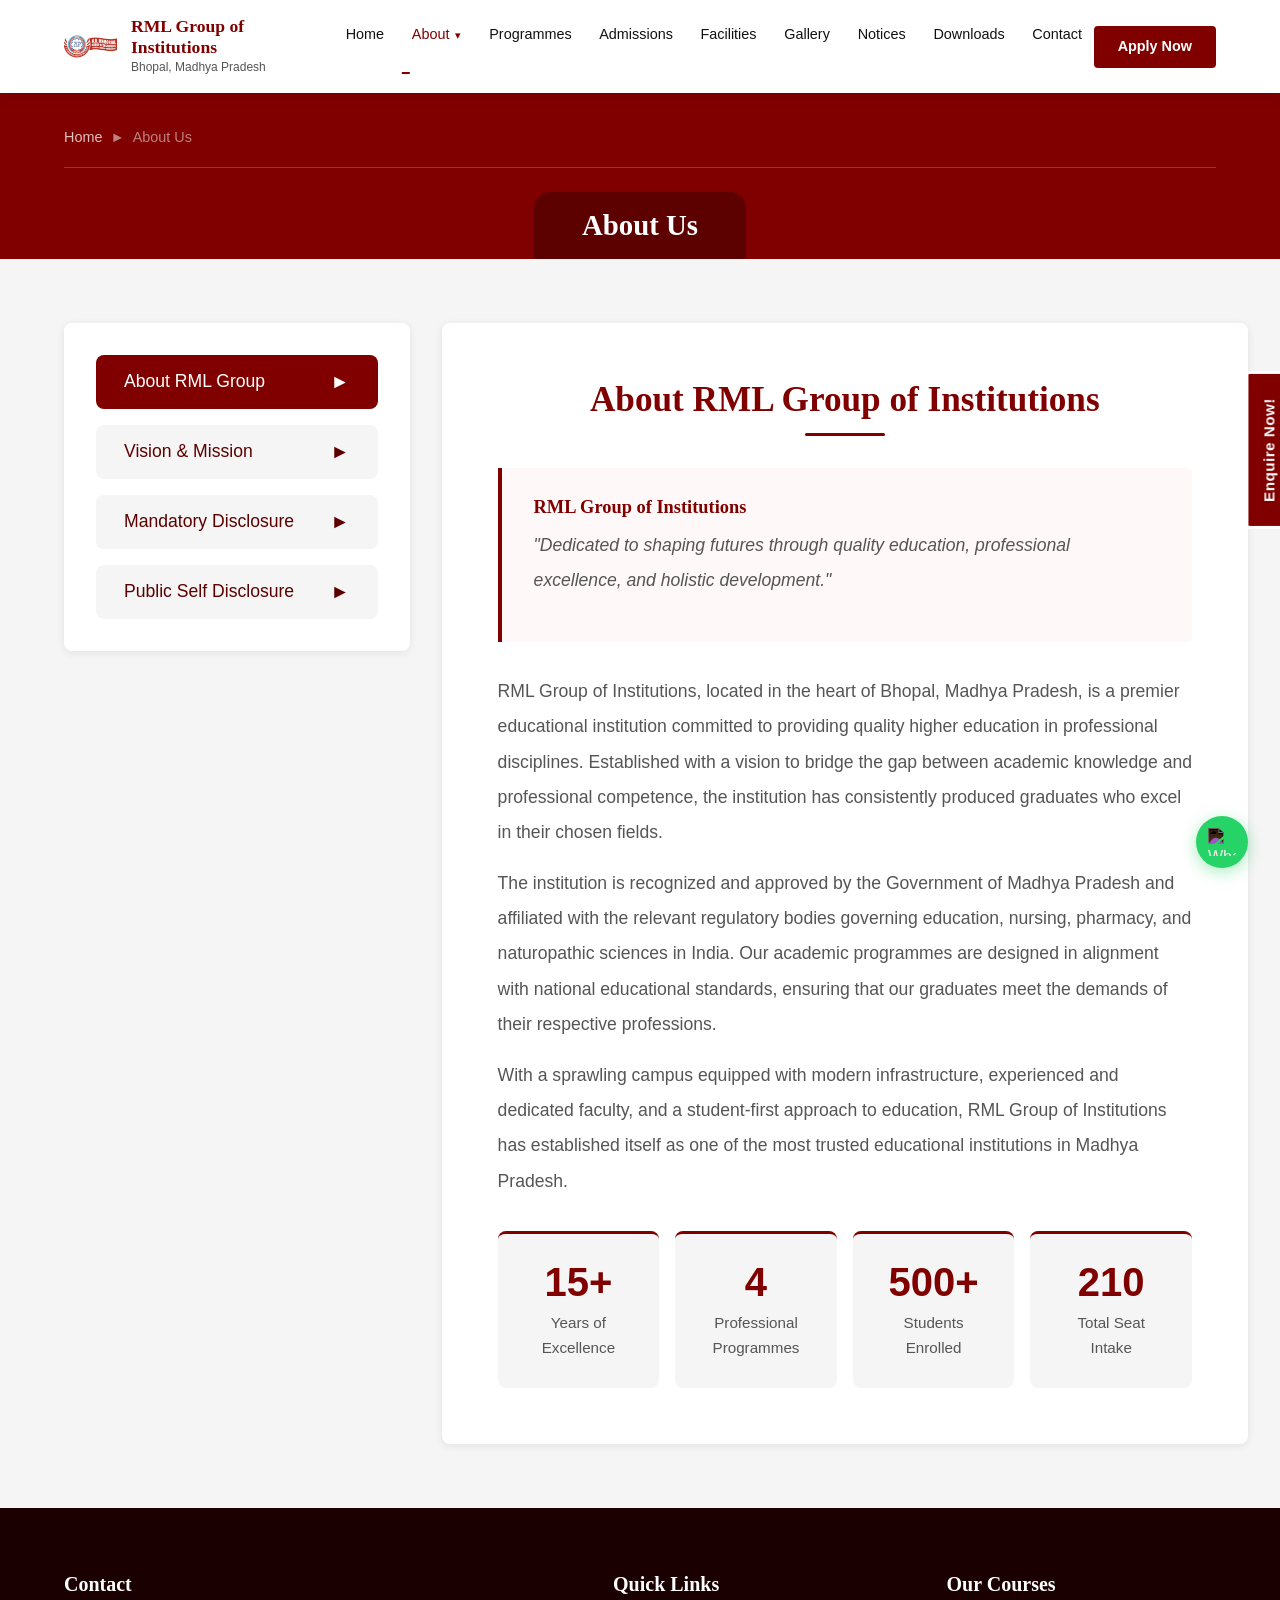
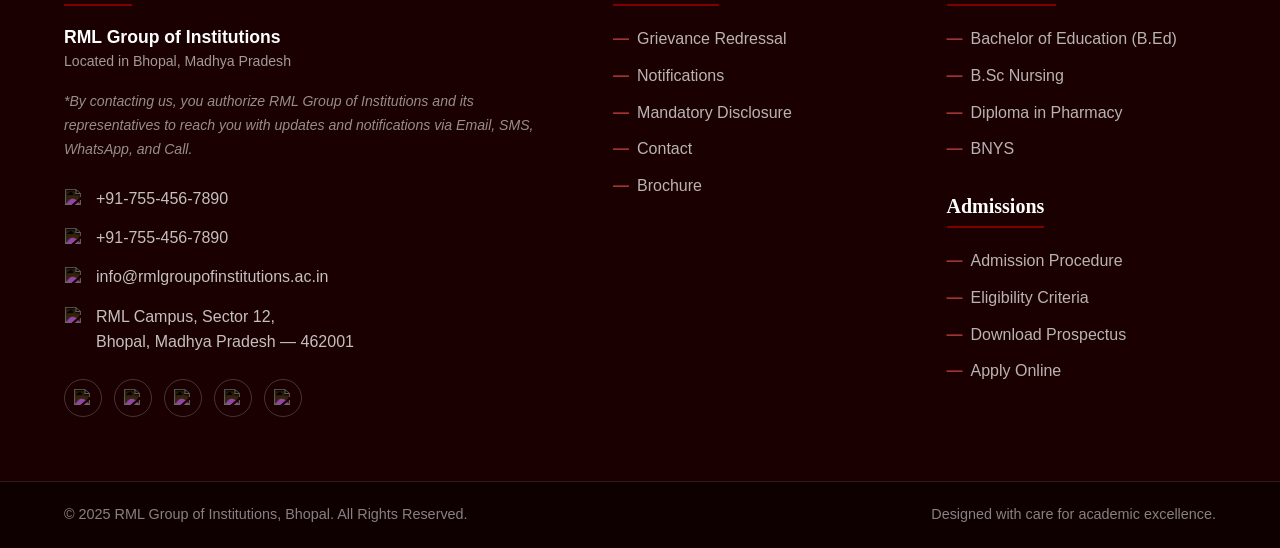
==== about.html @ 5d250273 "Add About page layout and functionality with sidebar navigation - Implemented the About page structu" ====
<!DOCTYPE html>
<html lang="en">
<head>
  <meta charset="UTF-8" />
  <meta name="viewport" content="width=device-width, initial-scale=1.0" />
  <meta name="description" content="Learn about RML Group of Institutions — our history, vision, mission, and institutional disclosures." />
  <meta name="keywords" content="About RML Group of Institutions, Bhopal college about, B.Ed college MP" />
  <meta property="og:title" content="About Us | RML Group of Institutions" />
  <meta property="og:type" content="website" />

  <title>About Us | RML Group of Institutions</title>

  <link rel="stylesheet" href="css/style.css" />
  <link rel="stylesheet" href="css/responsive.css" />
</head>
<body>

  <!-- ============================================
       HEADER & NAVBAR (same as index.html)
       ============================================ -->
  <header class="header" id="header">
    <nav class="navbar container">
      <div class="nav-brand">
        <img src="images/logo.png" alt="RML Group of Institutions Logo" class="nav-logo" />
        <div class="nav-brand-text">
          <span class="brand-name">RML Group of Institutions</span>
          <span class="brand-location">Bhopal, Madhya Pradesh</span>
        </div>
      </div>

      <ul class="nav-links" id="navLinks">
        <li><a href="index.html" class="nav-link">Home</a></li>
        <li class="nav-item-dropdown">
          <a href="about.html" class="nav-link active dropdown-toggle">
            About <span class="dropdown-arrow">▾</span>
          </a>
          <ul class="dropdown-menu">
            <li><a href="about.html#about-rml">About RML Group</a></li>
            <li><a href="about.html#vision-mission">Vision & Mission</a></li>
            <li><a href="about.html#mandatory-disclosure">Mandatory Disclosure</a></li>
            <li><a href="about.html#public-disclosure">Public Self Disclosure</a></li>
          </ul>
        </li>
        <li><a href="programmes.html" class="nav-link">Programmes</a></li>
        <li><a href="admissions.html" class="nav-link">Admissions</a></li>
        <li><a href="facilities.html" class="nav-link">Facilities</a></li>
        <li><a href="gallery.html" class="nav-link">Gallery</a></li>
        <li><a href="notices.html" class="nav-link">Notices</a></li>
        <li><a href="downloads.html" class="nav-link">Downloads</a></li>
        <li><a href="contact.html" class="nav-link">Contact</a></li>
      </ul>

      <div class="nav-actions">
        <a href="application.html" class="btn btn-primary nav-cta">Apply Now</a>
        <button class="hamburger" id="hamburger" aria-label="Toggle Menu">
          <span></span>
          <span></span>
          <span></span>
        </button>
      </div>
    </nav>
  </header>

  <!-- ============================================
       PAGE HERO / BREADCRUMB
       ============================================ -->
  <section class="page-hero">
    <div class="inner-container">
      <p class="breadcrumb">
        <a href="index.html">Home</a>
        <span>►</span>
        <span>About Us</span>
      </p>
      <div class="page-hero-title-wrap">
        <h1 class="page-hero-title">About Us</h1>
      </div>
    </div>
  </section>

  <!-- ============================================
       ABOUT PAGE - SIDEBAR + CONTENT LAYOUT
       ============================================ -->
  <main class="about-page section">
    <div class="inner-container">
      <div class="about-page-grid">

        <!-- LEFT: Sidebar -->
        <aside class="about-sidebar">
          <ul class="sidebar-menu">
            <li>
              <button 
                class="sidebar-btn active" 
                data-section="about-rml"
              >
                About RML Group
                <span class="sidebar-arrow">►</span>
              </button>
            </li>
            <li>
              <button 
                class="sidebar-btn" 
                data-section="vision-mission"
              >
                Vision & Mission
                <span class="sidebar-arrow">►</span>
              </button>
            </li>
            <li>
              <button 
                class="sidebar-btn" 
                data-section="mandatory-disclosure"
              >
                Mandatory Disclosure
                <span class="sidebar-arrow">►</span>
              </button>
            </li>
            <li>
              <button 
                class="sidebar-btn" 
                data-section="public-disclosure"
              >
                Public Self Disclosure
                <span class="sidebar-arrow">►</span>
              </button>
            </li>
          </ul>
        </aside>

        <!-- RIGHT: Content Panels -->
        <div class="about-content">

          <!-- Panel 1: About RML -->
          <div class="content-panel active" id="about-rml">
            <h2 class="panel-title">About RML Group of Institutions</h2>
            <div class="panel-divider"></div>

            <div class="panel-highlight-box">
              <h4>RML Group of Institutions</h4>
              <p>
                <em>"Dedicated to shaping futures through quality education, 
                professional excellence, and holistic development."</em>
              </p>
            </div>

            <p>
              RML Group of Institutions, located in the heart of Bhopal, 
              Madhya Pradesh, is a premier educational institution committed 
              to providing quality higher education in professional disciplines. 
              Established with a vision to bridge the gap between academic 
              knowledge and professional competence, the institution has 
              consistently produced graduates who excel in their chosen fields.
            </p>
            <p>
              The institution is recognized and approved by the Government 
              of Madhya Pradesh and affiliated with the relevant regulatory 
              bodies governing education, nursing, pharmacy, and naturopathic 
              sciences in India. Our academic programmes are designed in 
              alignment with national educational standards, ensuring that 
              our graduates meet the demands of their respective professions.
            </p>
            <p>
              With a sprawling campus equipped with modern infrastructure, 
              experienced and dedicated faculty, and a student-first approach 
              to education, RML Group of Institutions has established itself 
              as one of the most trusted educational institutions in 
              Madhya Pradesh.
            </p>

            <!-- Key Facts Grid -->
            <div class="facts-grid">
              <div class="fact-card">
                <span class="fact-number">15+</span>
                <span class="fact-label">Years of Excellence</span>
              </div>
              <div class="fact-card">
                <span class="fact-number">4</span>
                <span class="fact-label">Professional Programmes</span>
              </div>
              <div class="fact-card">
                <span class="fact-number">500+</span>
                <span class="fact-label">Students Enrolled</span>
              </div>
              <div class="fact-card">
                <span class="fact-number">210</span>
                <span class="fact-label">Total Seat Intake</span>
              </div>
            </div>
          </div>

          <!-- Panel 2: Vision & Mission -->
        <div class="content-panel" id="vision-mission">
        <h2 class="panel-title">Vision & Mission</h2>
        <div class="panel-divider"></div>

        <div class="vm-grid">

            <!-- Vision -->
            <div class="vm-card vision">
            <div class="vm-card-header">
                <h3>Our Vision</h3>
            </div>
            <p>
                To be a leading centre of excellence in professional 
                education, recognized nationally for academic quality, 
                ethical values, and holistic student development — 
                producing graduates who are competent, compassionate, 
                and committed to serving society.
                To be a leading centre of excellence in professional 
                education, recognized nationally for academic quality, 
                ethical values, and holistic student development — 
                producing graduates who are competent, compassionate, 
                and committed to serving society.
            </p>
            </div>

            <!-- Mission -->
            <div class="vm-card mission">
            <div class="vm-card-header">
                <h3>Our Mission</h3>
            </div>
            <ul class="vm-list">
                <li>To provide quality professional education through 
                innovative and student-centred teaching methodologies.</li>
                <li>To foster an environment of academic rigour, 
                ethical conduct, and continuous learning.</li>
                <li>To develop well-rounded professionals equipped 
                with the knowledge, skills, and values required in 
                their respective fields.</li>
                <li>To contribute to the advancement of healthcare, 
                education, and community well-being in Madhya Pradesh 
                and beyond.</li>
            </ul>
            </div>

        </div>
        </div>

          <!-- Panel 3: Mandatory Disclosure -->
          <div class="content-panel" id="mandatory-disclosure">
            <h2 class="panel-title">Mandatory Disclosure</h2>
            <div class="panel-divider"></div>

            <p class="panel-intro">
              In accordance with regulatory requirements, RML Group of 
              Institutions makes the following documents available for 
              public access. Click the download button to access each document.
            </p>

            <div class="disclosure-list">

              <div class="disclosure-item">
                <div class="disclosure-info">
                  <span class="disclosure-icon">📄</span>
                  <div>
                    <h4>Affiliation Certificate</h4>
                    <p>Official affiliation certificate issued by the 
                    competent authority.</p>
                  </div>
                </div>
                <a href="#" class="btn btn-outline disclosure-btn">
                  Download PDF
                </a>
              </div>

              <div class="disclosure-item">
                <div class="disclosure-info">
                  <span class="disclosure-icon">📄</span>
                  <div>
                    <h4>Fee Structure</h4>
                    <p>Approved fee structure for all programmes 
                    for the current academic year.</p>
                  </div>
                </div>
                <a href="#" class="btn btn-outline disclosure-btn">
                  Download PDF
                </a>
              </div>

              <div class="disclosure-item">
                <div class="disclosure-info">
                  <span class="disclosure-icon">📄</span>
                  <div>
                    <h4>Building Safety Certificate</h4>
                    <p>Certificate confirming structural safety 
                    of the campus buildings.</p>
                  </div>
                </div>
                <a href="#" class="btn btn-outline disclosure-btn">
                  Download PDF
                </a>
              </div>

            </div>
          </div>

          <!-- Panel 4: Public Self Disclosure -->
          <div class="content-panel" id="public-disclosure">
            <h2 class="panel-title">Public Self Disclosure</h2>
            <div class="panel-divider"></div>

            <p class="panel-intro">
              Public Self Disclosure as mandated by the regulatory 
              authorities for Higher Education Institutions.
            </p>

            <!-- Section A: About College -->
            <div class="psd-section">
              <div class="psd-section-header">
                <h3>A) About College</h3>
              </div>
              <table class="psd-table">
                <tbody>
                  <tr>
                    <td class="psd-num">1</td>
                    <td>Name of Institution</td>
                    <td>RML Group of Institutions</td>
                  </tr>
                  <tr>
                    <td class="psd-num">2</td>
                    <td>Location / Address</td>
                    <td>Sector 12, Bhopal, Madhya Pradesh — 462001</td>
                  </tr>
                  <tr>
                    <td class="psd-num">3</td>
                    <td>Type of Institution</td>
                    <td>Private — Government Approved</td>
                  </tr>
                  <tr>
                    <td class="psd-num">4</td>
                    <td>Programmes Offered</td>
                    <td>
                      <span class="psd-tag">B.Ed</span>
                      <span class="psd-tag">B.Sc Nursing</span>
                      <span class="psd-tag">D.Pharma</span>
                      <span class="psd-tag">BNYS</span>
                    </td>
                  </tr>
                  <tr>
                    <td class="psd-num">5</td>
                    <td>Affiliation Status</td>
                    <td>Affiliated — Barkatullah University, Bhopal</td>
                  </tr>
                  <tr>
                    <td class="psd-num">6</td>
                    <td>Year of Establishment</td>
                    <td>2008</td>
                  </tr>
                </tbody>
              </table>
            </div>

            <!-- Section B: Administration -->
            <div class="psd-section">
              <div class="psd-section-header">
                <h3>B) Administration</h3>
              </div>
              <table class="psd-table">
                <tbody>
                  <tr>
                    <td class="psd-num">1</td>
                    <td>Chairman</td>
                    <td>Shri [Chairman Name]</td>
                  </tr>
                  <tr>
                    <td class="psd-num">2</td>
                    <td>Principal</td>
                    <td>Dr. [Principal Name]</td>
                  </tr>
                  <tr>
                    <td class="psd-num">3</td>
                    <td>Administrative Officer</td>
                    <td>[Admin Officer Name]</td>
                  </tr>
                  <tr>
                    <td class="psd-num">4</td>
                    <td>Total Faculty Members</td>
                    <td>25+</td>
                  </tr>
                  <tr>
                    <td class="psd-num">5</td>
                    <td>Total Non-Teaching Staff</td>
                    <td>15+</td>
                  </tr>
                </tbody>
              </table>
            </div>

            <!-- Section C: Admission & Fees -->
            <div class="psd-section">
              <div class="psd-section-header">
                <h3>C) Admission & Fees</h3>
              </div>
              <table class="psd-table">
                <thead>
                  <tr>
                    <th>#</th>
                    <th>Programme</th>
                    <th>Duration</th>
                    <th>Seats</th>
                    <th>Eligibility</th>
                  </tr>
                </thead>
                <tbody>
                  <tr>
                    <td class="psd-num">1</td>
                    <td><strong>B.Ed</strong></td>
                    <td>2 Years</td>
                    <td>100</td>
                    <td>Graduation 50% (45% SC/ST/OBC)</td>
                  </tr>
                  <tr>
                    <td class="psd-num">2</td>
                    <td><strong>B.Sc Nursing</strong></td>
                    <td>2 Years</td>
                    <td>40</td>
                    <td>Graduation 50% (45% SC/ST/OBC)</td>
                  </tr>
                  <tr>
                    <td class="psd-num">3</td>
                    <td><strong>D.Pharma</strong></td>
                    <td>1 Year</td>
                    <td>30</td>
                    <td>Graduation 50% (45% SC/ST/OBC)</td>
                  </tr>
                  <tr>
                    <td class="psd-num">4</td>
                    <td><strong>BNYS</strong></td>
                    <td>5 Years</td>
                    <td>40</td>
                    <td>Class 12 PCB 50%</td>
                  </tr>
                </tbody>
              </table>
            </div>

            <!-- Section D: Contact -->
            <div class="psd-section">
              <div class="psd-section-header">
                <h3>D) Contact Us</h3>
              </div>
              <table class="psd-table">
                <tbody>
                  <tr>
                    <td class="psd-num">1</td>
                    <td>Address</td>
                    <td>RML Campus, Sector 12, Bhopal, MP — 462001</td>
                  </tr>
                  <tr>
                    <td class="psd-num">2</td>
                    <td>Phone</td>
                    <td>+91-755-456-7890</td>
                  </tr>
                  <tr>
                    <td class="psd-num">3</td>
                    <td>Email</td>
                    <td>info@rmlgroupofinstitutions.ac.in</td>
                  </tr>
                  <tr>
                    <td class="psd-num">4</td>
                    <td>Website</td>
                    <td>www.rmlgroupofinstitutions.ac.in</td>
                  </tr>
                  <tr>
                    <td class="psd-num">5</td>
                    <td>Grievance Officer</td>
                    <td>Dr. [Name] — grievance@rmlgroupofinstitutions.ac.in</td>
                  </tr>
                </tbody>
              </table>
            </div>

          </div>
          <!-- end public-disclosure panel -->

        </div>
        <!-- end about-content -->

      </div>
      <!-- end about-page-grid -->
    </div>
  </main>

    <!-- ============================================
     FOOTER
     ============================================ -->
    <footer class="footer">
    <div class="footer-main">
        <div class="container">
        <div class="footer-grid">

            <!-- Column 1: Contact -->
            <div class="footer-col">
            <h4 class="footer-heading">Contact</h4>

            <p class="footer-college-name">RML Group of Institutions</p>
            <p class="footer-college-sub" style="margin-bottom: 1rem;">
                Located in Bhopal, Madhya Pradesh
            </p>

            <p class="footer-disclaimer">
                *By contacting us, you authorize RML Group of Institutions 
                and its representatives to reach you with updates and 
                notifications via Email, SMS, WhatsApp, and Call.
            </p>

            <!-- Contact Items -->
            <ul class="footer-contact-list">
                <li>
                <span class="footer-contact-icon">
                    <img src="images/icons/phone.svg" alt="Phone" />
                </span>
                <a href="tel:+917554567890">+91-755-456-7890</a>
                </li>
                <li>
                <span class="footer-contact-icon">
                    <img src="images/icons/whatsapp.svg" alt="WhatsApp" />
                </span>
                <a href="https://wa.me/917554567890" target="_blank">
                    +91-755-456-7890
                </a>
                </li>
                <li>
                <span class="footer-contact-icon">
                    <img src="images/icons/email.svg" alt="Email" />
                </span>
                <a href="mailto:info@rmlgroupofinstitutions.ac.in">
                    info@rmlgroupofinstitutions.ac.in
                </a>
                </li>
                <li>
                <span class="footer-contact-icon">
                    <img src="images/icons/location.svg" alt="Location" />
                </span>
                <a href="https://maps.app.goo.gl/ykcibPPCeB3vDHMS7">
                    RML Campus, Sector 12,<br />
                    Bhopal, Madhya Pradesh — 462001
                </a>
                </li>
            </ul>

            <!-- Social Icons -->
            <div class="footer-social">
                <a href="#" class="social-icon" aria-label="Facebook">
                <img src="images/icons/facebook.svg" alt="Facebook" />
                </a>
                <a href="#" class="social-icon" aria-label="Instagram">
                <img src="images/icons/instagram.svg" alt="Instagram" />
                </a>
                <a href="#" class="social-icon" aria-label="LinkedIn">
                <img src="images/icons/linkedin.svg" alt="LinkedIn" />
                </a>
                <a href="#" class="social-icon" aria-label="Twitter">
                <img src="images/icons/twitter.svg" alt="Twitter" />
                </a>
                <a href="#" class="social-icon" aria-label="YouTube">
                <img src="images/icons/youtube.svg" alt="YouTube" />
                </a>
            </div>
            </div>

            <!-- Column 2: Quick Links -->
            <div class="footer-col">
            <h4 class="footer-heading">Quick Links</h4>
            <ul class="footer-links">
                <li>
                <a href="#">
                    <span class="footer-link-dash">—</span>
                    Grievance Redressal
                </a>
                </li>
                <li>
                <a href="notices.html">
                    <span class="footer-link-dash">—</span>
                    Notifications
                </a>
                </li>
                <li>
                <a href="#">
                    <span class="footer-link-dash">—</span>
                    Mandatory Disclosure
                </a>
                </li>
                <li>
                <a href="contact.html">
                    <span class="footer-link-dash">—</span>
                    Contact
                </a>
                </li>
                <li>
                <a href="downloads.html">
                    <span class="footer-link-dash">—</span>
                    Brochure
                </a>
                </li>
            </ul>
            </div>

            <!-- Column 3: Our Courses + Admissions -->
            <div class="footer-col">

            <!-- Sub-section: Our Courses -->
            <h4 class="footer-heading">Our Courses</h4>
            <ul class="footer-links">
                <li>
                <a href="courses/bed.html">
                    <span class="footer-link-dash">—</span>
                    Bachelor of Education (B.Ed)
                </a>
                </li>
                <li>
                <a href="courses/bsc-nursing.html">
                    <span class="footer-link-dash">—</span>
                    B.Sc Nursing
                </a>
                </li>
                <li>
                <a href="courses/dpharma.html">
                    <span class="footer-link-dash">—</span>
                    Diploma in Pharmacy
                </a>
                </li>
                <li>
                <a href="courses/bnys.html">
                    <span class="footer-link-dash">—</span>
                    BNYS
                </a>
                </li>
            </ul>

            <!-- Sub-section: Admissions -->
            <h4 class="footer-heading" style="margin-top: 2rem;">
                Admissions
            </h4>
            <ul class="footer-links">
                <li>
                <a href="admissions.html">
                    <span class="footer-link-dash">—</span>
                    Admission Procedure
                </a>
                </li>
                <li>
                <a href="admissions.html#eligibility">
                    <span class="footer-link-dash">—</span>
                    Eligibility Criteria
                </a>
                </li>
                <li>
                <a href="downloads.html">
                    <span class="footer-link-dash">—</span>
                    Download Prospectus
                </a>
                </li>
                <li>
                <a href="application.html">
                    <span class="footer-link-dash">—</span>
                    Apply Online
                </a>
                </li>
            </ul>

            </div>
        </div>
        </div>
    </div>

    <!-- Footer Bottom Bar -->
    <div class="footer-bottom">
        <div class="container">
        <p class="footer-copyright">
            © 2025 RML Group of Institutions, Bhopal. All Rights Reserved.
        </p>
        <p class="footer-credit">
            Designed with care for academic excellence.
        </p>
        </div>
    </div>

    </footer>

    <!-- WhatsApp Floating Button -->
    <a 
    href="https://wa.me/917554567890" 
    class="whatsapp-float" 
    target="_blank"
    aria-label="Chat on WhatsApp"
    >
    <img src="images/icons/whatsapp.svg" alt="WhatsApp" />
    </a>

    <!-- ============================================
     ENQUIRE NOW - Fixed Side Button
     ============================================ -->
    <button class="enquire-btn" id="enquireBtn" aria-label="Enquire Now">
    Enquire Now!
    </button>

    <!-- ============================================
        ENQUIRY MODAL
        ============================================ -->
    <div class="modal-overlay" id="enquiryModal">
    <div class="modal-box">

        <!-- Modal Header -->
        <div class="modal-header">
        <h3 class="modal-title">Enquiry Form</h3>
        <button class="modal-close" id="modalClose" aria-label="Close">✕</button>
        </div>

        <!-- Modal Body -->
        <div class="modal-body">
        <form class="enquiry-form" id="enquiryForm" novalidate>

            <!-- Name -->
            <div class="form-group">
            <input 
                type="text" 
                id="enqName" 
                placeholder="Enter Name *" 
                class="form-input"
            />
            <span class="form-error" id="enqNameError"></span>
            </div>

            <!-- Email -->
            <div class="form-group">
            <input 
                type="email" 
                id="enqEmail" 
                placeholder="Enter Email Address *" 
                class="form-input"
            />
            <span class="form-error" id="enqEmailError"></span>
            </div>

            <!-- Mobile -->
            <div class="form-group form-phone">
            <span class="phone-prefix">+91</span>
            <input 
                type="tel" 
                id="enqPhone" 
                placeholder="Enter Mobile Number *" 
                class="form-input"
                maxlength="10"
            />
            </div>
            <span class="form-error" id="enqPhoneError"></span>

            <!-- Course -->
            <div class="form-group">
            <select id="enqCourse" class="form-input form-select">
                <option value="">Select Course *</option>
                <option value="bed">Bachelor of Education (B.Ed)</option>
                <option value="bsc-nursing">B.Sc Nursing</option>
                <option value="dpharma">Diploma in Pharmacy (D.Pharma)</option>
                <option value="bnys">BNYS</option>
            </select>
            <span class="form-error" id="enqCourseError"></span>
            </div>

            <!-- Message -->
            <div class="form-group">
            <textarea 
                id="enqMessage" 
                placeholder="Your Message (optional)" 
                class="form-input form-textarea"
                rows="3"
            ></textarea>
            </div>

            <!-- Math Captcha -->
            <div class="form-group captcha-group">
            <div class="captcha-question">
                <span id="captchaQuestion" class="captcha-text"></span>
                <button 
                type="button" 
                class="captcha-refresh" 
                id="captchaRefresh"
                aria-label="Refresh captcha"
                >↻</button>
            </div>
            <input 
                type="number" 
                id="captchaAnswer" 
                placeholder="Enter Answer *" 
                class="form-input captcha-input"
            />
            <span class="form-error" id="captchaError"></span>
            </div>

            <!-- Disclaimer -->
            <label class="form-checkbox">
            <input type="checkbox" id="enqConsent" />
            <span>
                I authorize RML Group of Institutions to contact me 
                with updates via Email, SMS, WhatsApp, and Call.
            </span>
            </label>
            <span class="form-error" id="enqConsentError"></span>

            <!-- Submit -->
            <button type="submit" class="btn btn-primary form-submit">
            Submit Enquiry
            </button>

            <!-- Success Message -->
            <div class="form-success" id="formSuccess">
            ✅ Thank you! We will contact you shortly.
            </div>

        </form>
        </div>

    </div>
    </div>

  <script src="js/main.js"></script>
</body>
</html>
---- css/style.css ----
/* ============================================
   CSS CUSTOM PROPERTIES (Design Tokens)
   ============================================ */

:root {
  /* Colors */
  --clr-primary: #800000;
  --clr-primary-dark: #5c0000;
  --clr-primary-light: #a33333;
  --clr-white: #ffffff;
  --clr-black: #111111;
  --clr-gray-light: #f5f5f5;
  --clr-gray-mid: #e0e0e0;
  --clr-gray-text: #555555;

  /* Typography */
  --font-heading: 'Georgia', serif;
  --font-body: 'Seoge UI', sans-serif;

  /* Spacing Scale */
  --space-xs: 0.5rem;
  --space-sm: 1rem;
  --space-md: 2rem;
  --space-lg: 4rem;
  --space-xl: 6rem;

  /* Shadows */
  --shadow-sm: 0 2px 8px rgba(0, 0, 0, 0.08);
  --shadow-md: 0 4px 20px rgba(0, 0, 0, 0,12);

  /* Border Radius */
  --radius-sm: 4px;
  --radius-md: 8px;
  --radius-lg: 16px;

  /* Transitions */
  --transition: all 0.3s ease;
}

/* ============================================
   RESET & BASE STYLES
   ============================================ */

*,
*::before,
*::after {
  margin: 0;
  padding: 0;
  box-sizing: border-box;
}

html {
  font-size: 16px;
  scroll-behavior: smooth;
}

body {
  font-family: var(--font-body);
  color: var(--clr-black);
  background-color: var(--clr-white);
  line-height: 1.6;
  overflow-x: hidden;
}

img {
  max-width: 100%;
  display: block;
}

a {
  text-decoration: none;
  color: inherit;
}

ul {
  list-style: none;
}

/* ============================================
   TYPOGRAPHY
   ============================================ */

h1, h2, h3, h4, h5, h6 {
  font-family: var(--font-heading);
  line-height: 1.2;
  color: var(--clr-black);
}

h1 { font-size: 3rem; }
h2 { font-size: 2.2rem; }
h3 { font-size: 1.6rem; }
h4 { font-size: 1.2rem; }

p {
  font-size: 1rem;
  color: var(--clr-gray-text);
  line-height: 1.8;
}

.section-title {
  font-size: 2.2rem;
  color: var(--clr-primary);
  margin-bottom: var(--space-xs);
}

.section-subtitle {
  font-size: 1rem;
  color: var(--clr-gray-text);
  margin-bottom: var(--space-md);
}

/* ============================================
   UTILITY CLASSES
   ============================================ */

/* Container - centers content with max width */
.container {
  width: 90%;
  max-width: 1200px;
  margin: 0 auto;
}

/* Section spacing */
.section {
  padding: var(--space-lg) 0;
}

/* Buttons */
.btn {
  display: inline-block;
  padding: 0.75rem 2rem;
  border-radius: var(--radius-sm);
  font-size: 1rem;
  font-weight: 600;
  cursor: pointer;
  transition: var(--transition);
  border: none;
}

.btn-primary {
  background-color: var(--clr-primary);
  color: var(--clr-white);
}

.btn-primary:hover {
  background-color: var(--clr-primary-dark);
  transform: translateY(-2px);
  box-shadow: var(--shadow-md);
}

.btn-outline {
  background-color: transparent;
  color: var(--clr-primary);
  border: 2px solid var(--clr-primary);
}

.btn-outline:hover {
  background-color: var(--clr-primary);
  color: var(--clr-white);
}

/* Text alignment helpers */
.text-center { text-align: center; }

/* Flex helpers */
.flex { display: flex; }
.flex-center {
  display: flex;
  align-items: center;
  justify-content: center;
}

/* ============================================
   HEADER & NAVBAR
   ============================================ */
.header {
  position: sticky;
  top: 0;
  left: 0;
  width: 100%;
  z-index: 1000;
  background-color: var(--clr-white);
  box-shadow: var(--shadow-sm);
  transition: var(--transition);
}

/* Scrolled state - JS will add this class */
.header.scrolled {
  box-shadow: var(--shadow-md);
}

.navbar {
  display: flex;
  align-items: center;
  justify-content: space-between;
  padding: 1rem 0;
}

/* --- Brand / Logo area --- */
.nav-brand {
  display: flex;
  align-items: center;
  gap: 0.75rem;
  text-decoration: none;
}

.nav-logo {
  width: 55px;
  height: 55px;
  object-fit: contain;
}

.nav-brand-text {
  display: flex;
  flex-direction: column;
}

.brand-name {
  font-family: var(--font-heading);
  font-size: 1.1rem;
  font-weight: 700;
  color: var(--clr-primary);
  line-height: 1.2;
}

.brand-location {
  font-size: 0.75rem;
  color: var(--clr-gray-text);
}

/* --- Nav Links --- */
.nav-links {
  display: flex;
  align-items: center;
  gap: 0.25rem;
}

.nav-link {
  font-size: 0.9rem;
  font-weight: 500;
  color: var(--clr-black);
  padding: 0.4rem 0.75rem;
  border-radius: var(--radius-sm);
  transition: var(--transition);
  position: relative;
}

/* Underline effect on hover */
.nav-link::after {
  content: '';
  position: absolute;
  bottom: 0;
  left: 50%;
  transform: translateX(-50%);
  width: 0;
  height: 2px;
  background-color: var(--clr-primary);
  transition: var(--transition);
}

.nav-link:hover::after,
.nav-link.active::after {
  width: 70%;
}

.nav-link:hover,
.nav-link.active {
  color: var(--clr-primary);
}

/* --- Nav Actions --- */
.nav-actions {
  display: flex;
  align-items: center;
  gap: 1rem;
}

.nav-cta {
  font-size: 0.9rem;
  padding: 0.6rem 1.5rem;
  white-space: nowrap;
}

/* ============================================
   NAVBAR DROPDOWN
   ============================================ */
.nav-item-dropdown {
  position: relative;
}

.dropdown-arrow {
  font-size: 0.7rem;
  margin-left: 2px;
  transition: var(--transition);
  display: inline-block;
}

.nav-item-dropdown:hover .dropdown-arrow {
  transform: rotate(180deg);
}

.dropdown-menu {
  position: absolute;
  top: 100%;
  left: 0;
  background-color: var(--clr-white);
  border-radius: var(--radius-sm);
  box-shadow: var(--shadow-md);
  min-width: 220px;
  padding: 0.5rem 0;
  z-index: 100;

  /* Hidden by default */
  opacity: 0;
  visibility: hidden;
  transform: translateY(8px);
  transition: var(--transition);
}

.nav-item-dropdown:hover .dropdown-menu {
  opacity: 1;
  visibility: visible;
  transform: translateY(0);
}

.dropdown-menu li a {
  display: block;
  padding: 0.65rem 1.25rem;
  font-size: 0.88rem;
  color: var(--clr-black);
  transition: var(--transition);
  border-left: 3px solid transparent;
}

.dropdown-menu li a:hover {
  background-color: var(--clr-gray-light);
  color: var(--clr-primary);
  border-left-color: var(--clr-primary);
}

/* --- Hamburger Button --- */
.hamburger {
  display: none; /* hidden on desktop */
  flex-direction: column;
  gap: 5px;
  background: none;
  border: none;
  cursor: pointer;
  padding: 4px;
}

.hamburger span {
  display: block;
  width: 25px;
  height: 2px;
  background-color: var(--clr-primary);
  transition: var(--transition);
}

/* Hamburger → X animation when active */
.hamburger.active span:nth-child(1) {
  transform: translateY(7px) rotate(45deg);
}
.hamburger.active span:nth-child(2) {
  opacity: 0;
}
.hamburger.active span:nth-child(3) {
  transform: translateY(-7px) rotate(-45deg);
}

/* ============================================
   HERO SECTION
   ============================================ */
.hero {
  position: relative;
  min-height: 100vh;
  background-image: url('../images/hero-bg.jpg');
  background-size: cover;
  background-position: center;
  background-attachment: fixed;
  display: flex;
  align-items: center;
  justify-content: center;
}

/* Dark overlay for text readability */
.hero-overlay {
  position: absolute;
  inset: 0;
  background: linear-gradient(
    135deg,
    rgba(128, 0, 0, 0.75) 0%,
    rgba(0, 0, 0, 0.6) 100%
  );
}

/* Content sits above overlay */
.hero-content {
  position: relative;
  z-index: 1;
  text-align: center;
  color: var(--clr-white);
  padding: var(--space-lg) 0;
}

.hero-tagline {
  font-size: 1rem;
  letter-spacing: 3px;
  text-transform: uppercase;
  color: rgba(255, 255, 255, 0.8);
  margin-bottom: var(--space-sm);
}

.hero-title {
  font-size: 3.5rem;
  color: var(--clr-white);
  line-height: 1.15;
  margin-bottom: var(--space-sm);
}

.hero-subtitle {
  font-size: 1.1rem;
  color: rgba(255, 255, 255, 0.85);
  max-width: 600px;
  margin: 0 auto var(--space-md);
  line-height: 1.8;
}

.hero-actions {
  display: flex;
  gap: 1rem;
  justify-content: center;
  flex-wrap: wrap;
}

/* White outline button variant for hero */
.btn-outline-white {
  background-color: transparent;
  color: var(--clr-white);
  border: 2px solid var(--clr-white);
}

.btn-outline-white:hover {
  background-color: var(--clr-white);
  color: var(--clr-primary);
}

/* Scroll indicator */
.hero-scroll-indicator {
  position: absolute;
  bottom: 2rem;
  left: 50%;
  transform: translateX(-50%);
  z-index: 1;
}

.hero-scroll-indicator span {
  display: block;
  width: 24px;
  height: 40px;
  border: 2px solid rgba(255,255,255,0.6);
  border-radius: 20px;
  position: relative;
}

.hero-scroll-indicator span::after {
  content: '';
  position: absolute;
  top: 6px;
  left: 50%;
  transform: translateX(-50%);
  width: 4px;
  height: 8px;
  background: rgba(255,255,255,0.8);
  border-radius: 2px;
  animation: scrollBounce 1.5s infinite;
}

@keyframes scrollBounce {
  0%, 100% { top: 6px; opacity: 1; }
  50%       { top: 14px; opacity: 0.3; }
}

/* ============================================
   SCROLL REVEAL ANIMATIONS
   ============================================ */

/* Starting state - elements begin hidden */
.reveal {
  opacity: 0;
  transform: translateY(30px);
  transition: opacity 0.6s ease, transform 0.6s ease;
}

/* Visible state - JS adds this class */
.reveal.visible {
  opacity: 1;
  transform: translateY(0);
}

/* Staggered delays for cards/groups */
.reveal-delay-1 { transition-delay: 0.1s; }
.reveal-delay-2 { transition-delay: 0.2s; }
.reveal-delay-3 { transition-delay: 0.3s; }
.reveal-delay-4 { transition-delay: 0.4s; }

/* ============================================
   ABOUT PREVIEW SECTION
   ============================================ */
.about-grid {
  display: flex;
  align-items: center;
  gap: var(--space-lg);
}

/* --- Image Side --- */
.about-img-wrapper {
  position: relative;
  border-radius: var(--radius-lg);
  overflow: hidden;
  box-shadow: var(--shadow-md);
}

.about-img-wrapper img {
  width: 100%;
  height: 450px;
  object-fit: cover;
  display: block;
  transition: var(--transition);
}

.about-img-wrapper:hover img {
  transform: scale(1.03);
}

/* Floating badge */
.about-badge {
  position: absolute;
  bottom: 1.5rem;
  left: 50%;
  transform: translateX(-50%);
  background-color: var(--clr-primary);
  color: var(--clr-white);
  padding: 1rem 1.5rem;
  border-radius: var(--radius-md);
  text-align: center;
  box-shadow: var(--shadow-md);
  white-space: nowrap;
}

.badge-number {
  display: block;
  font-size: 2rem;
  font-weight: 700;
  line-height: 1;
}

.badge-text {
  font-size: 0.8rem;
  opacity: 0.9;
}

/* --- Text Side --- */
.about-text p {
  color: var(--clr-gray-text);
  line-height: 1.8;
}

.about-highlights {
  margin-top: var(--space-md);
  display: flex;
  flex-direction: column;
  gap: 0.75rem;
}

.about-highlights li {
  display: flex;
  align-items: center;
  gap: 0.75rem;
  font-size: 0.95rem;
  color: var(--clr-black);
}

.highlight-icon {
  width: 24px;
  height: 24px;
  background-color: var(--clr-primary);
  color: var(--clr-white);
  border-radius: 50%;
  display: flex;
  align-items: center;
  justify-content: center;
  font-size: 0.7rem;
  flex-shrink: 0;
}

/* ============================================
   COURSES SECTION
   ============================================ */
.courses-section {
  background-color: var(--clr-gray-light);
}

.section-header {
  margin-bottom: var(--space-md);
}

.section-desc {
  max-width: 600px;
  margin: 0 auto;
  color: var(--clr-gray-text);
}

/* Grid layout */
.courses-grid {
  display: grid;
  grid-template-columns: repeat(4, 1fr);
  gap: 1.5rem;
}

/* Card base */
.course-card {
  background-color: var(--clr-white);
  border-radius: var(--radius-md);
  box-shadow: var(--shadow-sm);
  overflow: hidden;
  transition: var(--transition);
}

.course-card:hover {
  transform: translateY(-6px);
  box-shadow: var(--shadow-md);
}

/* Colored top strip per course */
.course-card-top {
  padding: 2rem;
  display: flex;
  align-items: center;
  justify-content: center;
}

.course-card-top.bed     { background-color: #fff3e0; }
.course-card-top.nursing { background-color: #fce4ec; }
.course-card-top.pharma  { background-color: #e8f5e9; }
.course-card-top.bnys    { background-color: #e3f2fd; }

.course-icon {
  font-size: 2.5rem;
}

/* Card body */
.course-card-body {
  padding: 1.5rem;
}

.course-name {
  font-size: 1.4rem;
  color: var(--clr-primary);
  margin-bottom: 0.25rem;
}

.course-fullname {
  font-size: 0.85rem;
  color: var(--clr-gray-text);
  margin-bottom: 1rem;
}

.course-meta {
  display: flex;
  gap: 1rem;
  margin-bottom: 1rem;
}

.meta-item {
  display: flex;
  align-items: center;
  gap: 0.3rem;
  font-size: 0.85rem;
  color: var(--clr-gray-text);
  background-color: var(--clr-gray-light);
  padding: 0.3rem 0.75rem;
  border-radius: 20px;
}

.course-desc {
  font-size: 0.9rem;
  color: var(--clr-gray-text);
  line-height: 1.7;
  margin-bottom: 1.25rem;
}

/* Learn more link */
.course-link {
  display: inline-flex;
  align-items: center;
  gap: 0.4rem;
  color: var(--clr-primary);
  font-weight: 600;
  font-size: 0.9rem;
  transition: var(--transition);
}

.course-link span {
  transition: var(--transition);
}

.course-link:hover span {
  transform: translateX(4px);
}

/* ============================================
   WHY CHOOSE US SECTION
   ============================================ */
.why-section {
  background-color: var(--clr-white);
}

.why-grid {
  display: grid;
  grid-template-columns: repeat(5, 1fr);
  gap: 1.5rem;
  margin-top: var(--space-md);
}

.why-card {
  padding: 2rem 1.5rem;
  border-radius: var(--radius-md);
  background-color: var(--clr-white);
  box-shadow: var(--shadow-sm);
  border-left: 4px solid var(--clr-primary);
  transition: var(--transition);
}

.why-card:hover {
  transform: translateY(-4px);
  box-shadow: var(--shadow-md);
  border-left-color: var(--clr-primary-dark);
}

.why-icon-wrap {
  width: 56px;
  height: 56px;
  background-color: rgba(128, 0, 0, 0.08);
  border-radius: 50%;
  display: flex;
  align-items: center;
  justify-content: center;
  margin-bottom: 1.25rem;
}

.why-icon {
  font-size: 1.6rem;
}

.why-title {
  font-size: 1rem;
  color: var(--clr-primary);
  margin-bottom: 0.75rem;
}

.why-desc {
  font-size: 0.88rem;
  color: var(--clr-gray-text);
  line-height: 1.7;
}

/* ============================================
   STATS SECTION
   ============================================ */
.stats-section {
  background-color: var(--clr-primary);
  padding: var(--space-lg) 0;
}

.stats-grid {
  display: grid;
  grid-template-columns: repeat(4, 1fr);
  gap: 2rem;
  text-align: center;
}

.stat-item {
  padding: 1.5rem;
  border-right: 1px solid rgba(255, 255, 255, 0.2);
}

.stat-item:last-child {
  border-right: none;
}

.stat-number {
  font-size: 3.5rem;
  font-weight: 700;
  color: var(--clr-white);
  font-family: var(--font-heading);
  line-height: 1;
}

.stat-suffix {
  font-size: 2rem;
  font-weight: 700;
  color: rgba(255, 255, 255, 0.8);
}

.stat-label {
  font-size: 0.95rem;
  color: rgba(255, 255, 255, 0.75);
  margin-top: 0.5rem;
}

/* ============================================
   NEWS CAROUSEL
   ============================================ */
.news-section {
  background-color: var(--clr-gray-light);
}

.news-carousel {
  position: relative;
  margin-top: var(--space-md);
  background-color: var(--clr-white);
  border-radius: var(--radius-lg);
  box-shadow: var(--shadow-md);
  overflow: hidden;
}

/* Fixed height container — no more jumping */
.news-slides {
  position: relative;
  height: 400px;        /* fixed height */
}

/* All slides stacked on top of each other */
.news-slide {
  position: absolute;   /* stack all slides */
  top: 0;
  left: 0;
  width: 100%;
  height: 100%;
  display: grid;
  grid-template-columns: 1fr 1fr;
  align-items: center;

  /* Hidden state */
  opacity: 0;
  pointer-events: none;
  transition: opacity 0.5s ease;
}

/* Active slide */
.news-slide.active {
  opacity: 1;
  pointer-events: all;
}

/* Text side — add horizontal padding for arrows */
.news-slide-text {
  padding: 2.5rem 2.5rem 2.5rem 5rem;  /* left padding clears prev arrow */
  height: 100%;
  display: flex;
  flex-direction: column;
  justify-content: center;
  overflow: hidden;
}

.news-slide-text .btn {
  width: fit-content;
}

.news-tag {
  display: inline-block;
  padding: 0.3rem 1rem;
  font-size: 0.75rem;
  font-weight: 700;
  text-transform: uppercase;
  letter-spacing: 1px;
  color: var(--clr-white);
  border-radius: 20px;
  margin-bottom: 0.75rem;
  width: fit-content;
}

.news-tag.admission { background-color: var(--clr-primary); }
.news-tag.event     { background-color: #1565c0; }
.news-tag.notice    { background-color: #2e7d32; }

.news-date {
  font-size: 0.85rem;
  color: var(--clr-gray-text);
  margin-bottom: 0.5rem;
}

.news-slide-title {
  font-size: 1.3rem;
  color: var(--clr-black);
  line-height: 1.4;
  margin-bottom: 0.75rem;
  display: -webkit-box;
  -webkit-line-clamp: 2;      /* max 2 lines */
  line-clamp: 2;              /* standard property */
  -webkit-box-orient: vertical;
  overflow: hidden;
}

.news-slide-excerpt {
  font-size: 0.9rem;
  color: var(--clr-gray-text);
  line-height: 1.7;
  margin-bottom: 1.25rem;
  display: -webkit-box;
  -webkit-line-clamp: 3;      /* max 3 lines */
  line-clamp: 3;              /* standard property */
  -webkit-box-orient: vertical;
  overflow: hidden;
}

/* Image side */
.news-slide-image {
  height: 360px;
  overflow: hidden;
}

.news-slide-image img {
  width: 100%;
  height: 100%;
  object-fit: cover;
}

/* Arrow buttons — pushed outside text area */
.carousel-btn {
  position: absolute;
  top: 50%;
  transform: translateY(-50%);
  background-color: var(--clr-white);
  border: 1px solid var(--clr-gray-mid);
  color: var(--clr-primary);
  width: 40px;
  height: 40px;
  border-radius: 50%;
  font-size: 1.6rem;
  cursor: pointer;
  display: flex;
  align-items: center;
  justify-content: center;
  box-shadow: var(--shadow-sm);
  transition: var(--transition);
  z-index: 10;
  line-height: 1;
}

.carousel-btn:hover {
  background-color: var(--clr-primary);
  color: var(--clr-white);
}

.carousel-prev { left: 0.75rem; }
.carousel-next { right: 0.75rem; }

/* Dots */
.carousel-dots {
  position: absolute;
  bottom: 1rem;
  left: 50%;               /* center over text side only */
  transform: translateX(-50%);
  display: flex;
  gap: 0.5rem;
  z-index: 2;
}

.dot {
  width: 10px;
  height: 10px;
  border-radius: 50%;
  border: 2px solid var(--clr-primary);
  background-color: transparent;
  cursor: pointer;
  transition: var(--transition);
}

.dot.active {
  background-color: var(--clr-primary);
}

/* ============================================
   FOOTER
   ============================================ */
.footer {
  background-color: #1a0000;
  color: rgba(255, 255, 255, 0.8);
}

.footer-main {
  padding: var(--space-lg) 0;
  border-bottom: 1px solid rgba(255, 255, 255, 0.1);
}

/* 3 column grid */
.footer-grid {
  display: grid;
  grid-template-columns: 1.8fr 1fr 1fr;
  gap: var(--space-lg);
}

/* Column heading */
.footer-heading {
  font-size: 1.25rem;
  font-weight: 700;
  color: var(--clr-white);
  margin-bottom: 1.25rem;
  padding-bottom: 0.5rem;
  border-bottom: 2px solid var(--clr-primary);
  display: inline-block;
}

.footer-college-name {
  font-size: 1.1rem;
  font-weight: 700;
  color: var(--clr-white);
  line-height: 1.3;
}

.footer-college-sub {
  font-size: 0.88rem;
  color: rgba(255, 255, 255, 0.6);
}

/* Contact list */
.footer-contact-list {
  display: flex;
  flex-direction: column;
  gap: 0.85rem;
  margin-bottom: 1.5rem;
}

.footer-contact-list li {
  display: flex;
  align-items: flex-start;
  gap: 0.75rem;
  font-size: 1rem;
  color: rgba(255, 255, 255, 0.75);
}

.footer-contact-icon {
  width: 20px;
  height: 20px;
  flex-shrink: 0;
  margin-top: 2px;
  display: flex;
  align-items: center;
  justify-content: center;
}

.footer-contact-icon img {
  width: 18px;
  height: 18px;
  filter: invert(1);     /* makes dark SVGs white */
  opacity: 0.85;
}

.footer-contact-list a {
  color: rgba(255, 255, 255, 0.75);
  transition: var(--transition);
}

.footer-contact-list a:hover {
  color: var(--clr-white);
}

/* Social Icons */
.footer-social {
  display: flex;
  gap: 0.75rem;
}

.social-icon {
  width: 38px;
  height: 38px;
  border-radius: 50%;
  border: 1px solid rgba(255, 255, 255, 0.2);
  display: flex;
  align-items: center;
  justify-content: center;
  transition: var(--transition);
}

.social-icon:hover {
  background-color: var(--clr-primary);
  border-color: var(--clr-primary);
}

.social-icon img {
  width: 18px;
  height: 18px;
  filter: invert(1);
  opacity: 0.85;
}

/* Quick Links & Course Links */
.footer-links {
  display: flex;
  flex-direction: column;
  gap: 0.7rem;
}

.footer-links a {
  display: flex;
  align-items: center;
  gap: 0.5rem;
  font-size: 1rem;
  color: rgba(255, 255, 255, 0.7);
  transition: var(--transition);
}

.footer-links a:hover {
  color: var(--clr-white);
  padding-left: 4px;
}

.footer-link-dash {
  color: var(--clr-primary-light);
  font-weight: 700;
}

/* Bottom bar */
.footer-bottom {
  padding: 1.25rem 0;
  background-color: #0f0000;
}

.footer-bottom .container {
  display: flex;
  align-items: center;
  justify-content: space-between;
}

.footer-copyright,
.footer-credit {
  font-size: 0.9rem;
  color: rgba(255, 255, 255, 0.5);
}

/* WhatsApp Floating Button */
.whatsapp-float {
  position: fixed;
  bottom: 2rem;
  right: 2rem;
  width: 52px;
  height: 52px;
  background-color: #25d366;
  border-radius: 50%;
  display: flex;
  align-items: center;
  justify-content: center;
  box-shadow: 0 4px 16px rgba(37, 211, 102, 0.4);
  z-index: 999;
  transition: var(--transition);
}

.whatsapp-float:hover {
  transform: scale(1.1);
  box-shadow: 0 6px 20px rgba(37, 211, 102, 0.5);
}

.whatsapp-float img {
  width: 28px;
  height: 28px;
  filter: invert(1);
}

.footer-disclaimer {
  font-size: 0.88rem;
  color: rgba(255, 255, 255, 0.55);
  line-height: 1.7;
  margin-bottom: 1.5rem;
  font-style: italic;
}

/* ============================================
   ENQUIRE NOW BUTTON (Fixed Side)
   ============================================ */
.enquire-btn {
  position: fixed;
  right: -68px;
  top: 50%;
  transform: translateY(-50%) rotate(-90deg);
  background-color: var(--clr-primary);
  color: var(--clr-white);
  border: none;
  border-style: solid;
  border-color: var(--clr-white);
  padding: 0.75rem 1.5rem;
  font-size: 0.95rem;
  font-weight: 600;
  cursor: pointer;
  z-index: 998;
  border-radius: var(--radius-sm) var(--radius-sm) 0 0;
  transition: var(--transition);
  letter-spacing: 0.5px;
}

.enquire-btn:hover {
  right: -60px;
  background-color: var(--clr-primary-dark);
}

/* ============================================
   MODAL
   ============================================ */
.modal-overlay {
  position: fixed;
  inset: 0;
  background-color: rgba(0, 0, 0, 0.5);
  z-index: 2000;
  display: flex;
  align-items: center;
  justify-content: center;
  padding: 1rem;
  opacity: 0;
  visibility: hidden;
  transition: opacity 0.3s ease, visibility 0.3s ease;
}

.modal-overlay.open {
  opacity: 1;
  visibility: visible;
}

.modal-box {
  background-color: var(--clr-white);
  border-radius: var(--radius-md);
  width: 100%;
  max-width: 480px;
  box-shadow: 0 20px 60px rgba(0,0,0,0.2);
  transform: translateY(20px);
  transition: transform 0.3s ease;
  overflow: hidden;
}

.modal-overlay.open .modal-box {
  transform: translateY(0);
}

.modal-header {
  display: flex;
  align-items: center;
  justify-content: space-between;
  padding: 0.9rem 1.25rem;
  background-color: var(--clr-primary);
}

.modal-title {
  font-size: 1.05rem;
  color: var(--clr-white);
  font-family: var(--font-body);
  font-weight: 600;
}

.modal-close {
  background: none;
  border: 2px solid rgba(255,255,255,0.5);
  color: var(--clr-white);
  width: 28px;
  height: 28px;
  border-radius: 50%;
  cursor: pointer;
  font-size: 0.85rem;
  display: flex;
  align-items: center;
  justify-content: center;
  transition: var(--transition);
}

.modal-close:hover {
  background-color: rgba(255,255,255,0.2);
}

.modal-body {
  padding: 1.25rem;
  background-color: var(--clr-white);  /* changed to white */
}

/* ============================================
   FORM STYLES - Compact
   ============================================ */
.enquiry-form {
  display: flex;
  flex-direction: column;
  gap: 0.5rem;
}

.form-group {
  display: flex;
  flex-direction: column;
  gap: 0;
}

.form-phone {
  flex-direction: row;
  align-items: center;
}

.phone-prefix {
  background-color: var(--clr-gray-light);
  border: 1px solid var(--clr-gray-mid);
  border-right: none;
  padding: 0.4rem 0.75rem;
  font-size: 0.88rem;
  color: var(--clr-black);
  border-radius: var(--radius-sm) 0 0 var(--radius-sm);
  white-space: nowrap;
}

.form-input {
  width: 100%;
  padding: 0.6rem 0.9rem;      /* compact padding */
  border: 1px solid var(--clr-gray-mid);
  border-radius: var(--radius-sm);
  font-size: 0.88rem;
  font-family: var(--font-body);
  background-color: var(--clr-white);
  color: var(--clr-black);
  transition: var(--transition);
  outline: none;
}

.form-phone .form-input {
  border-radius: 0 var(--radius-sm) var(--radius-sm) 0;
  border-left: none;
}

.form-input:focus {
  border-color: var(--clr-primary);
  box-shadow: 0 0 0 2px rgba(128,0,0,0.1);
}

.form-select {
  cursor: pointer;
}

.form-textarea {
  resize: none;
  height: 60px;              /* fixed small height */
}

/* Captcha */
.captcha-group {
  gap: 0.4rem;
}

.captcha-question {
  display: flex;
  align-items: center;
  gap: 0.5rem;
  background-color: var(--clr-gray-light);
  border: 1px solid var(--clr-gray-mid);
  padding: 0.5rem 0.9rem;
  border-radius: var(--radius-sm);
}

.captcha-text {
  font-size: 0.95rem;
  font-weight: 700;
  color: var(--clr-primary);
  letter-spacing: 1px;
  flex: 1;
}

.captcha-refresh {
  background: none;
  border: none;
  font-size: 1rem;
  cursor: pointer;
  color: var(--clr-gray-text);
  transition: var(--transition);
  padding: 0;
}

.captcha-refresh:hover {
  transform: rotate(180deg);
  color: var(--clr-primary);
}

.captcha-input {
  max-width: 140px;
}

/* Checkbox */
.form-checkbox {
  display: flex;
  align-items: flex-start;
  gap: 0.5rem;
  cursor: pointer;
  margin-top: 0.25rem;
}

.form-checkbox input {
  margin-top: 2px;
  flex-shrink: 0;
  width: 14px;
  height: 14px;
  cursor: pointer;
  accent-color: var(--clr-primary);
}

.form-checkbox span {
  font-size: 0.78rem;
  color: var(--clr-gray-text);
  line-height: 1.4;
}

/* Error messages */
.form-error {
  font-size: 0.72rem;
  color: #c0392b;
  min-height: 0.9rem;
}

/* Submit */
.form-submit {
  width: 100%;
  padding: 0.75rem;
  font-size: 0.9rem;
  letter-spacing: 1px;
  text-transform: uppercase;
  margin-top: 0.25rem;
}

/* Success message */
.form-success {
  display: none;
  text-align: center;
  padding: 0.75rem;
  background-color: #e8f5e9;
  border-radius: var(--radius-sm);
  color: #2e7d32;
  font-weight: 600;
  font-size: 0.9rem;
  border: 1px solid #c8e6c9;
}

/* ============================================
   PAGE HERO (used on all inner pages)
   ============================================ */
.page-hero {
  background-color: var(--clr-primary);
  padding: 2rem 0 0;
}

.page-hero-content {
  max-width: 1200px;
  margin: 0 auto;
  padding: 0 5%;
}

.breadcrumb {
  display: flex;
  align-items: center;
  gap: 0.5rem;
  font-size: 0.9rem;
  color: rgba(255,255,255,0.75);
  margin-bottom: 1.5rem;
  padding-bottom: 1rem;
  border-bottom: 1px solid rgba(255,255,255,0.2);
}

.breadcrumb a {
  color: rgba(255,255,255,0.75);
  transition: var(--transition);
}

.breadcrumb a:hover {
  color: var(--clr-white);
}

.breadcrumb span {
  color: rgba(255,255,255,0.5);
}

.page-hero-title-wrap {
  display: flex;
  justify-content: center;
}

.page-hero-title {
  background-color: var(--clr-primary-dark);
  color: var(--clr-white);
  padding: 1rem 3rem;
  border-radius: var(--radius-lg) var(--radius-lg) 0 0;
  font-size: 1.8rem;
  text-align: center;
}

.inner-container {
  width: 90%;
  max-width: 1200px;
  margin: 0 auto;
}

/* ============================================
   ABOUT PAGE LAYOUT
   ============================================ */
.about-page {
  background-color: var(--clr-gray-light);
}

.about-page-grid {
  display: grid;
  grid-template-columns: 30% 70%;
  gap: 2rem;
  align-items: start;
}

/* ============================================
   SIDEBAR
   ============================================ */
.about-sidebar {
  position: sticky;
  top: 100px;
  background-color: var(--clr-white);
  border-radius: var(--radius-md);
  box-shadow: var(--shadow-sm);
  padding: 2rem;
}

.sidebar-menu {
  display: flex;
  flex-direction: column;
  gap: 1rem;
  background: none;
  box-shadow: none;
  border-radius: 0;
  overflow: visible;
}

.sidebar-btn {
  width: 100%;
  display: flex;
  align-items: center;
  justify-content: space-between;
  padding: 1rem 1.75rem;
  min-height: 7%;
  background-color: var(--clr-gray-light);
  border: none;
  border-radius: var(--radius-md);
  font-size: 1.1rem;
  /* color: var(--clr-gray-text); */
  color: var(--clr-primary-dark);
  cursor: pointer;
  text-align: left;
  font-family: var(--font-body);
  font-weight: 540;
  position: relative;
  overflow: hidden;
  transition: color 0.4s ease;
  z-index: 0;
  
}

/* Fill animation — left to right on hover */
.sidebar-btn::before {
  content: '';
  position: absolute;
  top: 0;
  left: 0;
  width: 0%;
  height: 100%;
  background-color: var(--clr-primary);
  transition: width 0.5s ease;
  z-index: -1;
  border-radius: var(--radius-md);
}

.sidebar-btn:hover::before {
  width: 100%;
}

.sidebar-btn:hover {
  color: var(--clr-white);
}

.sidebar-btn.active {
  background-color: var(--clr-primary);
  color: var(--clr-white);
}

/* Remove fill animation on active — already filled */
.sidebar-btn.active::before {
  width: 0%;
}

.sidebar-arrow {
  font-size: 1.2rem;
  flex-shrink: 0;
  position: relative;
  z-index: 1;
}

/* ============================================
   CONTENT PANELS
   ============================================ */
.about-content {
  background-color: var(--clr-white);
  border-radius: var(--radius-md);
  box-shadow: var(--shadow-sm);
  padding: 3.5rem;
  min-height: 70vh;
}

.content-panel {
  display: none;
}

.content-panel.active {
  display: block;
  animation: panelFade 0.4s ease;
}

@keyframes panelFade {
  from { opacity: 0; transform: translateY(10px); }
  to   { opacity: 1; transform: translateY(0); }
}

.panel-title {
  font-size: 2.2rem;
  color: var(--clr-primary);
  margin-bottom: 0.75rem;
  text-align: center;
}

.panel-divider {
  width: 80px;
  height: 3px;
  background-color: var(--clr-primary);
  margin: 0 auto 1.5rem;
  border-radius: 2px;
  margin-bottom: 2rem;
}

.panel-intro {
  color: var(--clr-gray-text);
  font-size: 1.05rem;
  margin-bottom: 2rem;
  line-height: 2;
}

.panel-highlight-box {
  padding: 1.75rem 2rem;
  margin-bottom: 2rem;
  background-color: #fff8f8;
  border-left: 4px solid var(--clr-primary);
  border-radius: 0 var(--radius-sm) var(--radius-sm) 0;
}

.panel-highlight-box h4 {
  color: var(--clr-primary);
  margin-bottom: 0.6rem;
  font-size: 1.15rem;
}

.panel-highlight-box p {
  font-size: 1.05rem;
  color: var(--clr-gray-text);
  line-height: 1.9;
}

.about-content p {
  font-size: 1.1rem;
  line-height: 2;
  margin-bottom: 1rem;    /* reduced from 1.25rem */
  color: var(--clr-gray-text);
}

/* Facts grid */
.facts-grid {
  display: grid;
  grid-template-columns: repeat(4, 1fr);
  gap: 1rem;
  margin-top: 2rem;
}

.fact-card {
  background-color: var(--clr-gray-light);
  border-radius: var(--radius-md);
  padding: 1.75rem;
  text-align: center;
  border-top: 3px solid var(--clr-primary);
}

.fact-number {
  display: block;
  font-size: 2.5rem;
  font-weight: 700;
  color: var(--clr-primary);
  line-height: 1;
}

.fact-label {
  font-size: 0.95rem;
  color: var(--clr-gray-text);
  margin-top: 0.6rem;
  display: block;
}

/* Vision Mission */
.vm-grid {
  display:block;
  gap: 1.5rem;
}

.vm-card {
  padding: 2.5rem;
  border-radius: var(--radius-md);
  background-color: var(--clr-gray-light);
  border-top: 4px solid var(--clr-primary);
  margin-bottom: 2rem;
}

.vm-card:last-child {
  margin-bottom: 0;
}

.vm-card-header {
  display: flex;
  align-items: center;
  gap: 0.75rem;
  margin-bottom: 1.25rem;
}

.vm-card h3 {
  font-size: 1.3rem;
  color: var(--clr-primary);
  font-family: var(--font-heading);
}

.vm-card p {
  font-size: 1.1rem;
  color: var(--clr-gray-text);
  line-height: 2;
}

.vm-list {
  list-style: none;
  display: flex;
  flex-direction: column;
  gap: 1.25rem;
}

.vm-list li {
  font-size: 1.1rem;
  color: var(--clr-gray-text);
  line-height: 2;
  padding-left: 1.25rem;
  position: relative;
}

.vm-list li::before {
  content: '';
  position: absolute;
  left: 0;
  top: 0.6rem;
  width: 6px;
  height: 6px;
  background-color: var(--clr-primary);
  border-radius: 50%;
  flex-shrink: 0;
}

/* Mandatory Disclosure */
.disclosure-list {
  display: flex;
  flex-direction: column;
  gap: 1rem;
}

.disclosure-item {
  display: flex;
  align-items: center;
  justify-content: space-between;
  padding: 1.75rem 2rem;
  background-color: var(--clr-gray-light);
  border-radius: var(--radius-md);
  border-left: 4px solid var(--clr-primary);
  gap: 1.5rem;
}

.disclosure-info {
  display: flex;
  align-items: flex-start;
  gap: 1rem;
}

.disclosure-icon {
  font-size: 2rem;
  flex-shrink: 0;
}

.disclosure-info h4 {
  font-size: 1.1rem;
  color: var(--clr-black);
  margin-bottom: 0.4rem;
}

.disclosure-info p {
  font-size: 0.95rem;
  color: var(--clr-gray-text);
  margin: 0;
  line-height: 1.8;
}

.disclosure-btn {
  white-space: nowrap;
  font-size: 0.95rem;
  padding: 0.7rem 1.4rem;
  flex-shrink: 0;
}

/* Public Self Disclosure Tables */
.psd-section {
  margin-bottom: 2.5rem;
}

.psd-section-header {
  background-color: var(--clr-primary);
  padding: 1.1rem 1.5rem;
  border-radius: var(--radius-sm) var(--radius-sm) 0 0;
}

.psd-section-header h3 {
  color: var(--clr-white);
  font-size: 1.1rem;
}

.psd-table {
  width: 100%;
  border-collapse: collapse;
  font-size: 0.88rem;
}

.psd-table th {
  background-color: #f0e0e0;
  color: var(--clr-primary);
  padding: 1.1rem 1.4rem;
  text-align: left;
  font-weight: 600;
  border: 1px solid var(--clr-gray-mid);
  font-size: 1rem;
  line-height: 1.8;
}

.psd-table td {
  padding: 1.1rem 1.4rem;
  border: 1px solid var(--clr-gray-mid);
  color: var(--clr-gray-text);
  vertical-align: top;
  font-size: 1rem;
  line-height: 1.8;
}

.psd-table tr:nth-child(even) td {
  background-color: #fafafa;
}

.psd-num {
  width: 40px;
  text-align: center;
  font-weight: 600;
  color: var(--clr-primary);
}

.psd-tag {
  display: inline-block;
  background-color: #f0e0e0;
  color: var(--clr-primary);
  padding: 0.2rem 0.6rem;
  border-radius: 20px;
  font-size: 0.78rem;
  margin: 0.15rem;
  font-weight: 600;
}
---- css/responsive.css ----
/* ============================================
   RESPONSIVE STYLES
   Breakpoints:
   - Mobile:  < 768px
   - Tablet:  768px - 1024px
   - Desktop: > 1024px
   ============================================ */


/* ============================================
   MOBILE - max-width: 768px
   ============================================ */
@media (max-width: 768px) {

  /* Show hamburger */
  .hamburger {
    display: flex;
  }

  /* Hide CTA button on very small screens */
  .nav-cta {
    display: none;
  }

  /* Nav links - hidden by default on mobile */
  .nav-links {
    position: absolute;
    top: 100%;
    left: 0;
    width: 100%;
    background-color: var(--clr-white);
    flex-direction: column;
    align-items: flex-start;
    padding: 0 1.5rem;
    box-shadow: var(--shadow-md);

    /* Hidden state */
    max-height: 0;
    overflow: hidden;
    transition: max-height 0.3s ease, padding 0.3s ease;
  }

  /* Open state - JS adds this class */
  .nav-links.open {
    max-height: 500px;
    padding: 1rem 1.5rem;
  }

  .nav-link {
    width: 100%;
    padding: 0.75rem 0;
    border-bottom: 1px solid var(--clr-gray-mid);
    font-size: 1rem;
  }

  .nav-link:last-child {
    border-bottom: none;
  }

  /* Hide underline effect on mobile */
  .nav-link::after {
    display: none;
  }

  /* Dropdown on mobile - always visible when menu open */
  .dropdown-menu {
    position: static;
    opacity: 1;
    visibility: visible;
    transform: none;
    box-shadow: none;
    padding: 0 0 0 1rem;
    border-left: 2px solid var(--clr-gray-mid);
    margin: 0.25rem 0 0.5rem;
  }

  .dropdown-arrow {
    display: none;
  }

  /* Shrink brand name slightly */
  .brand-name {
    font-size: 0.95rem;
  }

  .brand-location {
    display: none;
  }

  /* Courses grid */
  .courses-grid {
    grid-template-columns: repeat(2, 1fr);
  }

  /* Why grid */
  .why-grid {
    grid-template-columns: repeat(2, 1fr);
  }

  /* About section - stack vertically */
  .about-grid {
    flex-direction: column;
  }

  .about-img-wrapper img {
    height: 300px;
  }

  /* Hero text sizing */
  .hero-title {
    font-size: 2.2rem;
  }

  /* Stats grid */
  .stats-grid {
    grid-template-columns: repeat(2, 1fr);
  }

  .stat-item {
    border-right: none;
    border-bottom: 1px solid rgba(255, 255, 255, 0.2);
  }

  .stat-number {
    font-size: 2.5rem;
  }

  /* Footer */
  .footer-grid {
    grid-template-columns: 1fr;
    gap: var(--space-md);
  }

  .footer-bottom .container {
    flex-direction: column;
    gap: 0.5rem;
    text-align: center;
  }
}

/* ============================================
   SMALL MOBILE - max-width: 480px
   ============================================ */
@media (max-width: 480px) {

  .courses-grid {
    grid-template-columns: 1fr;
  }

  .why-grid {
    grid-template-columns: 1fr;
  }

  .hero-title {
    font-size: 1.8rem;
  }

  h2 { font-size: 1.6rem; }
}
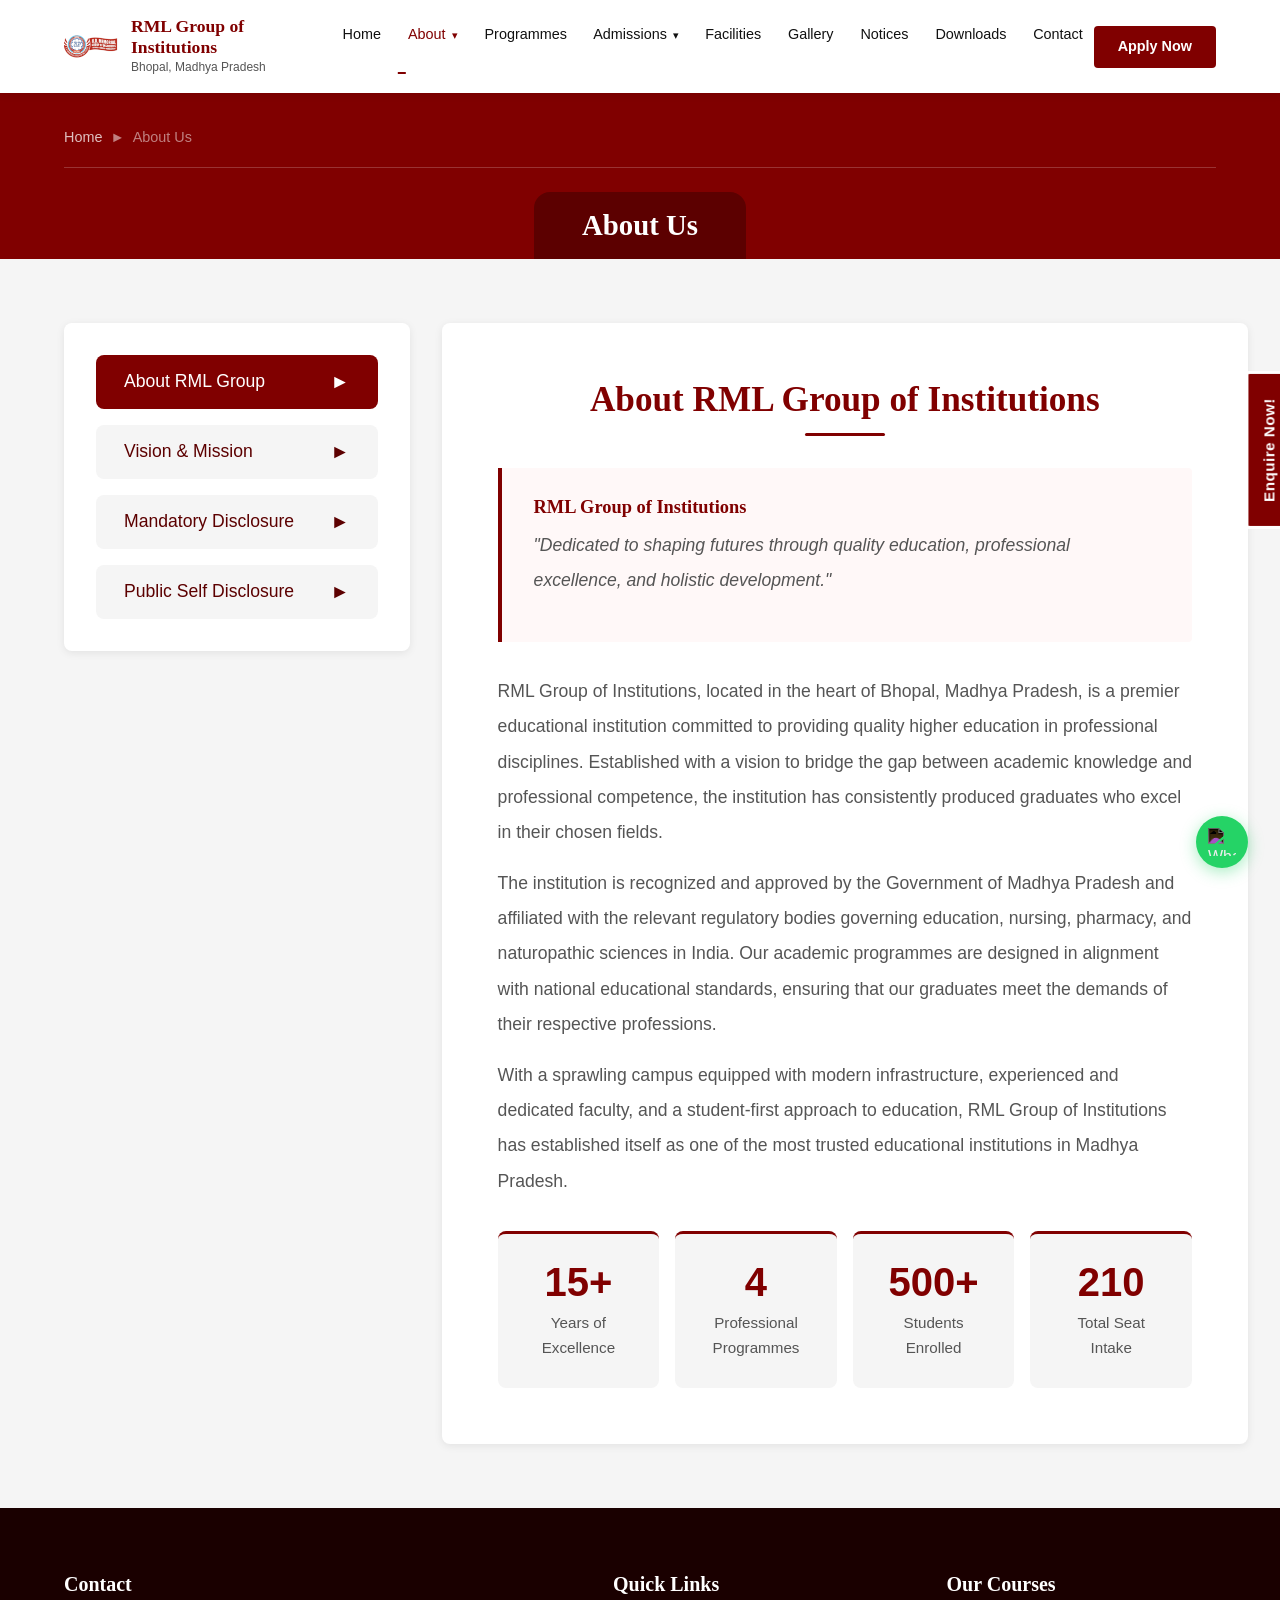
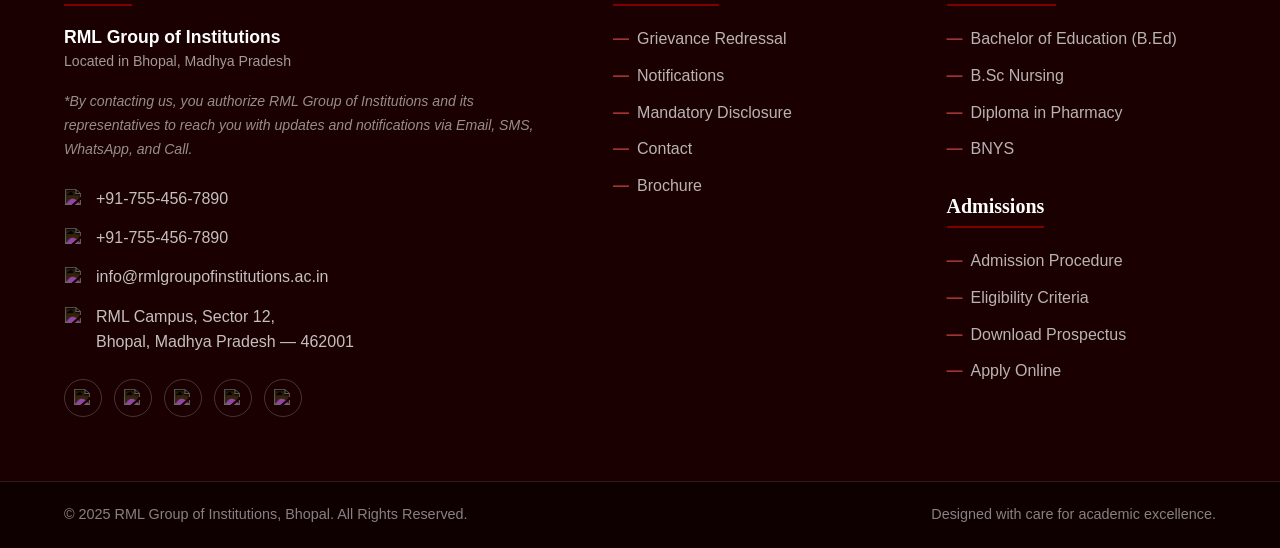
==== commit d7f6892a: "feat: Enhance admissions section with dropdown navigation and new admissions page - Updated navigati" ====
--- a/about.html
+++ b/about.html
@@ -41,8 +41,20 @@
             <li><a href="about.html#public-disclosure">Public Self Disclosure</a></li>
           </ul>
         </li>
+
         <li><a href="programmes.html" class="nav-link">Programmes</a></li>
-        <li><a href="admissions.html" class="nav-link">Admissions</a></li>
+        
+        <li class="nav-item-dropdown">
+          <a href="admissions.html" class="nav-link dropdown-toggle">
+            Admissions <span class="dropdown-arrow">▾</span>
+          </a>
+          <ul class="dropdown-menu">
+            <li><a href="admissions.html#admission-process">Admission Process</a></li>
+            <li><a href="admissions.html#eligibility">Eligibility</a></li>
+            <li><a href="admissions.html#fee-structure">Fee Structure</a></li>
+            <li><a href="admissions.html#faqs">FAQs</a></li>
+          </ul>
+        </li>
         <li><a href="facilities.html" class="nav-link">Facilities</a></li>
         <li><a href="gallery.html" class="nav-link">Gallery</a></li>
         <li><a href="notices.html" class="nav-link">Notices</a></li>
@@ -804,7 +816,7 @@
 
             <!-- Success Message -->
             <div class="form-success" id="formSuccess">
-            ✅ Thank you! We will contact you shortly.
+            Thank you! We will contact you shortly.
             </div>
 
         </form>
--- a/css/style.css
+++ b/css/style.css
@@ -1877,4 +1877,756 @@
   font-size: 0.78rem;
   margin: 0.15rem;
   font-weight: 600;
+}
+
+/* ============================================
+   PROGRAMMES PAGE
+   ============================================ */
+.programmes-intro {
+  background-color: var(--clr-white);
+  padding-bottom: 1;
+}
+
+.programmes-cards-section {
+  background-color: var(--clr-gray-light);
+}
+
+/* 2x2 Grid */
+.programmes-grid {
+  display: grid;
+  grid-template-columns: repeat(2, 1fr);
+  gap: 2rem;
+}
+
+/* Card */
+.prog-card {
+  background-color: var(--clr-white);
+  border-radius: var(--radius-lg);
+  overflow: hidden;
+  box-shadow: var(--shadow-sm);
+  border: 1px solid var(--clr-gray-mid);
+  transition: var(--transition);
+}
+
+.prog-card:hover {
+  transform: translateY(-4px);
+  box-shadow: var(--shadow-md);
+}
+
+/* Colored header strip */
+.prog-card-header {
+  padding: 1.5rem 2rem;
+  display: flex;
+  align-items: flex-end;
+  min-height: 80px;
+}
+
+.bed-bg     { background-color: #fce4ec;; }
+.nursing-bg { background-color: #fce4ec; }
+.pharma-bg  { background-color: #fce4ec; }
+.bnys-bg    { background-color: #fce4ec; }
+
+.prog-tag {
+  display: inline-block;
+  background-color: rgba(128,0,0,0.1);
+  color: var(--clr-primary);
+  padding: 0.3rem 1rem;
+  border-radius: 20px;
+  font-size: 0.82rem;
+  font-weight: 700;
+  text-transform: uppercase;
+  letter-spacing: 1px;
+}
+
+/* Card body */
+.prog-card-body {
+  padding: 2rem;
+}
+
+.prog-name {
+  font-size: 1.3rem;
+  color: var(--clr-black);
+  line-height: 1.3;
+  margin-bottom: 0.25rem;
+}
+
+.prog-short {
+  font-size: 1rem;
+  color: var(--clr-primary);
+  font-weight: 700;
+  margin-bottom: 1rem;
+}
+
+.prog-meta {
+  display: flex;
+  gap: 1.5rem;
+  margin-bottom: 1rem;
+  padding-bottom: 1rem;
+  border-bottom: 1px solid var(--clr-gray-mid);
+}
+
+.prog-meta-item {
+  font-size: 0.92rem;
+  color: var(--clr-gray-text);
+}
+
+.prog-meta-item strong {
+  color: var(--clr-black);
+}
+
+.prog-desc {
+  font-size: 0.95rem;
+  color: var(--clr-gray-text);
+  line-height: 1.8;
+  margin-bottom: 1.5rem;
+}
+
+/* Card actions */
+.prog-card-actions {
+  display: flex;
+  align-items: center;
+  justify-content: space-between;
+  padding-top: 1rem;
+  border-top: 1px solid var(--clr-gray-mid);
+}
+
+.prog-know-more {
+  font-size: 0.95rem;
+  font-weight: 600;
+  color: var(--clr-primary);
+  transition: var(--transition);
+}
+
+.prog-know-more:hover {
+  letter-spacing: 0.5px;
+}
+
+.prog-apply {
+  font-size: 0.88rem;
+  padding: 0.6rem 1.5rem;
+  border-radius: 25px;
+}
+
+/* ============================================
+   WHY STUDY WITH US
+   ============================================ */
+.why-study-section {
+  background-color: var(--clr-white);
+}
+
+.why-study-grid {
+  display: grid;
+  grid-template-columns: repeat(3, 1fr);
+  gap: 1.75rem;
+  margin-top: var(--space-md);
+}
+
+.why-study-card {
+  display: flex;
+  gap: 1.25rem;
+  align-items: flex-start;
+  padding: 1.75rem;
+  border-radius: var(--radius-md);
+  background-color: var(--clr-gray-light);
+  border-left: 4px solid var(--clr-primary);
+  transition: var(--transition);
+}
+
+.why-study-card:hover {
+  transform: translateY(-3px);
+  box-shadow: var(--shadow-sm);
+}
+
+.why-study-num {
+  font-size: 2rem;
+  font-weight: 700;
+  color: var(--clr-primary);
+  opacity: 0.25;
+  line-height: 1;
+  flex-shrink: 0;
+  font-family: var(--font-heading);
+}
+
+.why-study-content h4 {
+  font-size: 1.05rem;
+  color: var(--clr-black);
+  margin-bottom: 0.6rem;
+  line-height: 1.3;
+}
+
+.why-study-content p {
+  font-size: 0.95rem;
+  color: var(--clr-gray-text);
+  line-height: 1.8;
+}
+
+/* ============================================
+   CTA SECTION
+   ============================================ */
+.cta-section {
+  background-color: var(--clr-primary);
+  padding: var(--space-lg) 0;
+}
+
+.cta-inner {
+  display: flex;
+  align-items: center;
+  justify-content: space-between;
+  gap: 2rem;
+}
+
+.cta-text h2 {
+  font-size: 2rem;
+  color: var(--clr-white);
+  margin-bottom: 0.75rem;
+  line-height: 1.3;
+}
+
+.cta-text p {
+  font-size: 1rem;
+  color: rgba(255,255,255,0.8);
+  line-height: 1.8;
+  max-width: 550px;
+}
+
+.cta-actions {
+  display: flex;
+  gap: 1rem;
+  flex-shrink: 0;
+}
+
+.btn-white {
+  background-color: var(--clr-white);
+  color: var(--clr-primary);
+  font-weight: 700;
+}
+
+.btn-white:hover {
+  background-color: var(--clr-gray-light);
+  transform: translateY(-2px);
+}
+
+/* ============================================
+   COURSE HERO
+   ============================================ */
+.course-hero {
+  background-color: var(--clr-primary);
+  padding-bottom: 2rem;
+}
+
+.course-hero-inner {
+  display: flex;
+  align-items: center;
+  justify-content: space-between;
+  gap: 1rem;
+  padding: 0rem 0 0.5rem;
+  /* border-top: 1px solid rgba(255,255,255,0.15); */
+}
+
+.course-hero-tag {
+  font-size: 0.85rem;
+  text-transform: uppercase;
+  letter-spacing: 2px;
+  color: rgba(255,255,255,0.7);
+  margin-bottom: 0.5rem;
+}
+
+.course-hero-title {
+  font-size: 2.5rem;
+  color: var(--clr-white);
+  line-height: 1.2;
+  margin-bottom: 0.5rem;
+}
+
+.course-hero-short {
+  font-size: 1rem;
+  color: rgba(255,255,255,0.75);
+}
+
+.course-apply-btn {
+  background-color: var(--clr-white);
+  color: var(--clr-primary);
+  font-size: 1rem;
+  padding: 0.85rem 2.5rem;
+  white-space: nowrap;
+  flex-shrink: 0;
+  font-weight: 700;
+}
+
+.course-apply-btn:hover {
+  background-color: var(--clr-gray-light);
+  transform: translateY(-2px);
+}
+
+/* ============================================
+   COURSE PAGE LAYOUT
+   ============================================ */
+.course-page {
+  background-color: var(--clr-gray-light);
+}
+
+.course-page-grid {
+  display: grid;
+  grid-template-columns: 30% 70%;
+  gap: 2rem;
+  align-items: start;
+}
+
+/* ============================================
+   COURSE SIDEBAR
+   ============================================ */
+.course-sidebar {
+  position: sticky;
+  top: 100px;
+  display: flex;
+  flex-direction: column;
+  gap: 1.5rem;
+}
+
+.course-sidebar-box {
+  background-color: var(--clr-primary);
+  border-radius: var(--radius-md);
+  padding: 1.75rem;
+}
+
+.course-sidebar-label {
+  font-size: 0.78rem;
+  font-weight: 700;
+  letter-spacing: 2px;
+  color: rgba(255,255,255,0.6);
+  text-transform: uppercase;
+  margin-bottom: 1.25rem;
+}
+
+.course-sidebar-links {
+  display: flex;
+  flex-direction: column;
+  gap: 0.25rem;
+  margin-bottom: 1.5rem;
+}
+
+.course-sidebar-link {
+  display: block;
+  padding: 0.6rem 0.75rem;
+  font-size: 1rem;
+  color: rgba(255,255,255,0.8);
+  border-radius: var(--radius-sm);
+  transition: var(--transition);
+  border-left: 3px solid transparent;
+}
+
+.course-sidebar-link:hover,
+.course-sidebar-link.active {
+  color: var(--clr-white);
+  background-color: rgba(255,255,255,0.1);
+  border-left-color: var(--clr-white);
+}
+
+.course-brochure-btn {
+  width: 100%;
+  text-align: center;
+  color: var(--clr-white);
+  border-color: rgba(255,255,255,0.5);
+  font-size: 0.95rem;
+}
+
+.course-brochure-btn:hover {
+  background-color: rgba(255,255,255,0.15);
+  color: var(--clr-white);
+}
+
+/* Contact box */
+.course-contact-box {
+  background-color: var(--clr-white);
+}
+
+.course-contact-box .course-sidebar-label {
+  color: var(--clr-gray-text);
+}
+
+.course-contact-list {
+  display: flex;
+  flex-direction: column;
+  gap: 0.85rem;
+}
+
+.course-contact-list li {
+  display: flex;
+  align-items: flex-start;
+  gap: 0.75rem;
+  font-size: 0.9rem;
+  color: var(--clr-gray-text);
+}
+
+.course-contact-list img {
+  width: 18px;
+  height: 18px;
+  flex-shrink: 0;
+  margin-top: 2px;
+}
+
+.course-contact-list a {
+  color: var(--clr-gray-text);
+  transition: var(--transition);
+}
+
+.course-contact-list a:hover {
+  color: var(--clr-primary);
+}
+
+/* ============================================
+   COURSE CONTENT
+   ============================================ */
+.course-content {
+  background-color: var(--clr-white);
+  border-radius: var(--radius-md);
+  box-shadow: var(--shadow-sm);
+  padding: 3rem;
+}
+
+.course-section {
+  padding: 0.5rem 0;
+}
+
+.course-divider {
+  height: 1px;
+  background-color: var(--clr-gray-mid);
+  margin: 2.5rem 0;
+}
+
+.course-section-title {
+  font-size: 1.8rem;
+  color: var(--clr-black);
+  margin-bottom: 1.5rem;
+  padding-bottom: 0.75rem;
+  border-bottom: 2px solid var(--clr-gray-mid);
+}
+
+/* Overview box */
+.course-overview-box {
+  background-color: var(--clr-gray-light);
+  border-radius: var(--radius-md);
+  padding: 2rem;
+  border-left: 4px solid var(--clr-primary);
+}
+
+.course-overview-box p {
+  font-size: 1.05rem;
+  color: var(--clr-gray-text);
+  line-height: 1.9;
+}
+
+/* Eligibility list */
+.course-eligibility-list {
+  display: flex;
+  flex-direction: column;
+  gap: 1rem;
+  list-style: none;
+}
+
+.course-eligibility-list li {
+  font-size: 1.05rem;
+  color: var(--clr-gray-text);
+  line-height: 1.8;
+  padding-left: 1.5rem;
+  position: relative;
+}
+
+.course-eligibility-list li::before {
+  content: '';
+  position: absolute;
+  left: 0;
+  top: 0.7rem;
+  width: 7px;
+  height: 7px;
+  background-color: var(--clr-primary);
+  border-radius: 50%;
+}
+
+/* Programme Highlights grid */
+.highlights-grid {
+  display: grid;
+  grid-template-columns: repeat(2, 1fr);
+  gap: 1.5rem;
+}
+
+.highlight-card {
+  padding: 1.75rem;
+  background-color: var(--clr-gray-light);
+  border-radius: var(--radius-md);
+  border-left: 4px solid var(--clr-primary);
+}
+
+.highlight-card h4 {
+  font-size: 1.05rem;
+  color: var(--clr-black);
+  margin-bottom: 0.6rem;
+}
+
+.highlight-card p {
+  font-size: 0.95rem;
+  color: var(--clr-gray-text);
+  line-height: 1.8;
+}
+
+/* Fee table */
+.fee-table {
+  width: 100%;
+  border-collapse: collapse;
+  margin-bottom: 1rem;
+}
+
+.fee-table th {
+  background-color: var(--clr-primary);
+  color: var(--clr-white);
+  padding: 1rem 1.25rem;
+  text-align: left;
+  font-size: 0.9rem;
+  text-transform: uppercase;
+  letter-spacing: 1px;
+}
+
+.fee-table td {
+  padding: 1rem 1.25rem;
+  border: 1px solid var(--clr-gray-mid);
+  font-size: 1rem;
+  color: var(--clr-gray-text);
+}
+
+.fee-table tr:nth-child(even) td {
+  background-color: #fafafa;
+}
+
+.fee-note {
+  font-size: 0.85rem;
+  color: var(--clr-gray-text);
+  font-style: italic;
+  margin-top: 0.75rem;
+}
+
+/* Career Outcomes grid */
+.careers-grid {
+  display: grid;
+  grid-template-columns: repeat(2, 1fr);
+  gap: 1.5rem;
+}
+
+.career-card {
+  padding: 1.75rem;
+  background-color: var(--clr-gray-light);
+  border-radius: var(--radius-md);
+  border-top: 3px solid var(--clr-primary);
+  transition: var(--transition);
+}
+
+.career-card:hover {
+  transform: translateY(-3px);
+  box-shadow: var(--shadow-sm);
+}
+
+.career-card h4 {
+  font-size: 1.05rem;
+  color: var(--clr-primary);
+  margin-bottom: 0.6rem;
+}
+
+.career-card p {
+  font-size: 0.95rem;
+  color: var(--clr-gray-text);
+  line-height: 1.8;
+}
+
+/* ============================================
+   FAQ ACCORDION
+   ============================================ */
+.faq-list {
+  display: flex;
+  flex-direction: column;
+  gap: 1rem;
+}
+
+.faq-item {
+  border: 1px solid var(--clr-gray-mid);
+  border-radius: var(--radius-md);
+  overflow: hidden;
+}
+
+.faq-question {
+  width: 100%;
+  display: flex;
+  align-items: center;
+  justify-content: space-between;
+  padding: 1.25rem 1.5rem;
+  background-color: var(--clr-white);
+  border: none;
+  font-size: 1rem;
+  font-weight: 600;
+  color: var(--clr-black);
+  cursor: pointer;
+  text-align: left;
+  font-family: var(--font-body);
+  transition: var(--transition);
+  gap: 1rem;
+}
+
+.faq-question:hover {
+  background-color: var(--clr-gray-light);
+  color: var(--clr-primary);
+}
+
+.faq-item.open .faq-question {
+  background-color: var(--clr-primary);
+  color: var(--clr-white);
+}
+
+.faq-icon {
+  font-size: 1.2rem;
+  flex-shrink: 0;
+  transition: var(--transition);
+  line-height: 1;
+}
+
+.faq-item.open .faq-icon {
+  transform: rotate(180deg);
+}
+
+.faq-answer {
+  max-height: 0;
+  overflow: hidden;
+  transition: max-height 0.4s ease, padding 0.3s ease;
+  padding: 0 1.5rem;
+}
+
+.faq-item.open .faq-answer {
+  max-height: 300px;
+  padding: 1.25rem 1.5rem;
+}
+
+.faq-answer p {
+  font-size: 1rem;
+  color: var(--clr-gray-text);
+  line-height: 1.9;
+}
+
+/* ============================================
+   ADMISSIONS PAGE
+   ============================================ */
+
+/* Steps */
+.admission-steps {
+  display: flex;
+  flex-direction: column;
+  gap: 0;
+  margin-top: 1.5rem;
+}
+
+.admission-step {
+  display: flex;
+  gap: 1.5rem;
+  align-items: flex-start;
+  padding: 1.5rem 0;
+  border-bottom: 1px solid var(--clr-gray-mid);
+  position: relative;
+}
+
+.admission-step:last-child {
+  border-bottom: none;
+}
+
+.step-number {
+  font-size: 2.5rem;
+  font-weight: 700;
+  color: var(--clr-primary);
+  opacity: 0.2;
+  line-height: 1;
+  flex-shrink: 0;
+  width: 60px;
+  font-family: var(--font-heading);
+}
+
+.step-content h4 {
+  font-size: 1.1rem;
+  color: var(--clr-black);
+  margin-bottom: 0.5rem;
+}
+
+.step-content p {
+  font-size: 1rem;
+  color: var(--clr-gray-text);
+  line-height: 1.8;
+}
+
+/* Documents list */
+.admission-docs-list {
+  list-style: none;
+  display: grid;
+  grid-template-columns: repeat(2, 1fr);
+  gap: 0.75rem;
+  margin-top: 1rem;
+}
+
+.admission-docs-list li {
+  font-size: 1rem;
+  color: var(--clr-gray-text);
+  padding-left: 1.25rem;
+  position: relative;
+  line-height: 1.6;
+}
+
+.admission-docs-list li::before {
+  content: '';
+  position: absolute;
+  left: 0;
+  top: 0.55rem;
+  width: 7px;
+  height: 7px;
+  background-color: var(--clr-primary);
+  border-radius: 50%;
+}
+
+/* Admission CTA box */
+.admission-cta-box {
+  display: flex;
+  align-items: center;
+  gap: 1rem;
+  margin-top: 2.5rem;
+  padding: 2rem;
+  background-color: var(--clr-gray-light);
+  border-radius: var(--radius-md);
+  border-left: 4px solid var(--clr-primary);
+  flex-wrap: wrap;
+}
+
+.admission-cta-box p {
+  font-size: 1.05rem;
+  font-weight: 600;
+  color: var(--clr-black);
+  flex: 1;
+  margin: 0;
+}
+
+/* Eligibility table */
+.eligibility-table-wrap {
+  overflow-x: auto;
+}
+
+.eligibility-table td,
+.eligibility-table th {
+  vertical-align: middle;
+}
+
+.eligibility-table small {
+  display: block;
+  font-size: 0.82rem;
+  color: var(--clr-gray-text);
+  font-weight: 400;
+  margin-top: 0.2rem;
+}
+
+/* Panel subtitle */
+.panel-subtitle {
+  font-size: 1.2rem;
+  color: var(--clr-black);
+  margin-bottom: 1rem;
+  font-family: var(--font-heading);
 }
--- a/css/responsive.css
+++ b/css/responsive.css
@@ -136,6 +136,82 @@
     gap: 0.5rem;
     text-align: center;
   }
+
+  /* Programmes grid */
+  .programmes-grid {
+    grid-template-columns: 1fr;
+  }
+
+  /* Why study grid */
+  .why-study-grid {
+    grid-template-columns: 1fr;
+  }
+
+  /* CTA section */
+  .cta-inner {
+    flex-direction: column;
+    text-align: center;
+  }
+
+  .cta-text h2 {
+    font-size: 1.5rem;
+  }
+
+  .cta-actions {
+    flex-direction: column;
+    width: 100%;
+  }
+
+  .cta-actions .btn {
+    width: 100%;
+    text-align: center;
+  }
+
+  /* Course page */
+  .course-page-grid {
+    grid-template-columns: 1fr;
+  }
+
+  .course-sidebar {
+    position: static;
+  }
+
+  .course-hero-inner {
+    flex-direction: column;
+    align-items: flex-start;
+  }
+
+  .course-hero-title {
+    font-size: 1.8rem;
+  }
+
+  .course-apply-btn {
+    width: 100%;
+    text-align: center;
+  }
+
+  .highlights-grid,
+  .careers-grid {
+    grid-template-columns: 1fr;
+  }
+
+  .course-content {
+    padding: 1.75rem;
+  }
+
+  /* Admissions */
+  .admission-docs-list {
+    grid-template-columns: 1fr;
+  }
+
+  .admission-cta-box {
+    flex-direction: column;
+    align-items: flex-start;
+  }
+
+  .eligibility-table {
+    font-size: 0.82rem;
+  }
 }
 
 /* ============================================
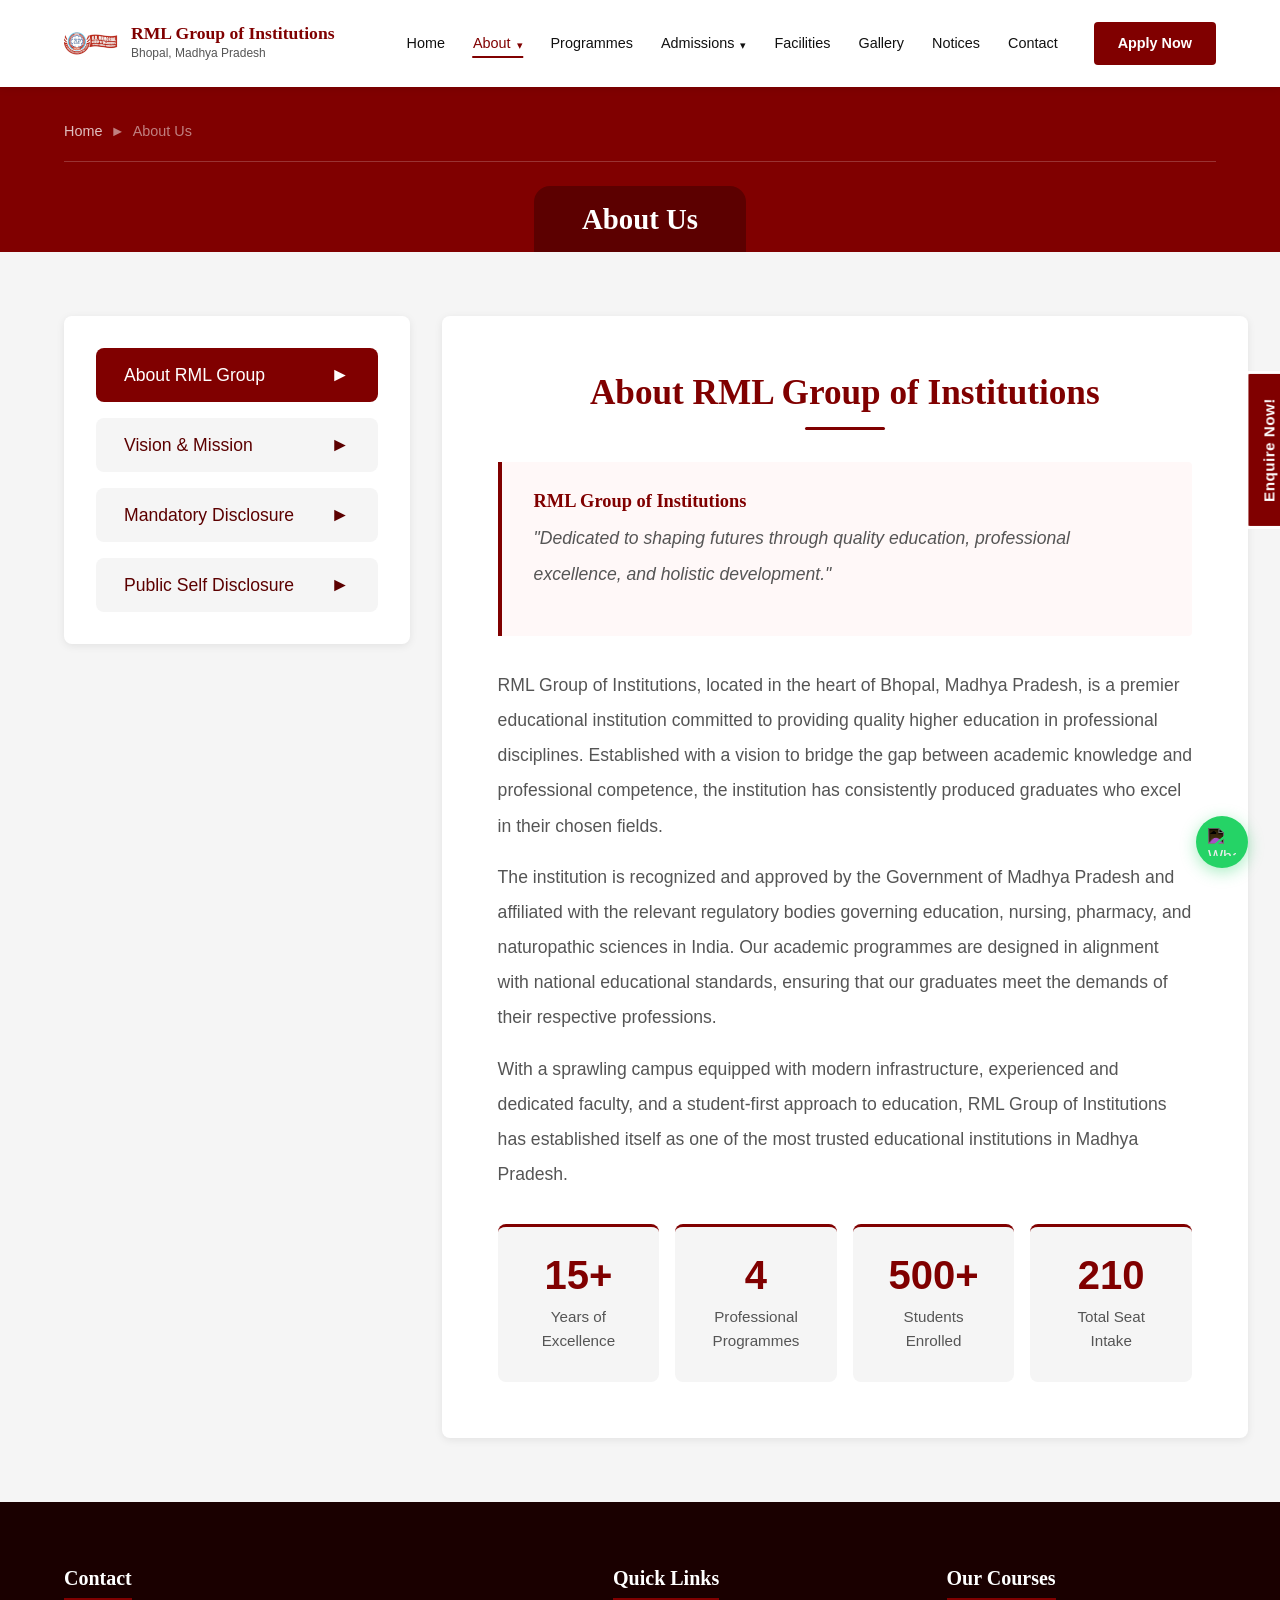
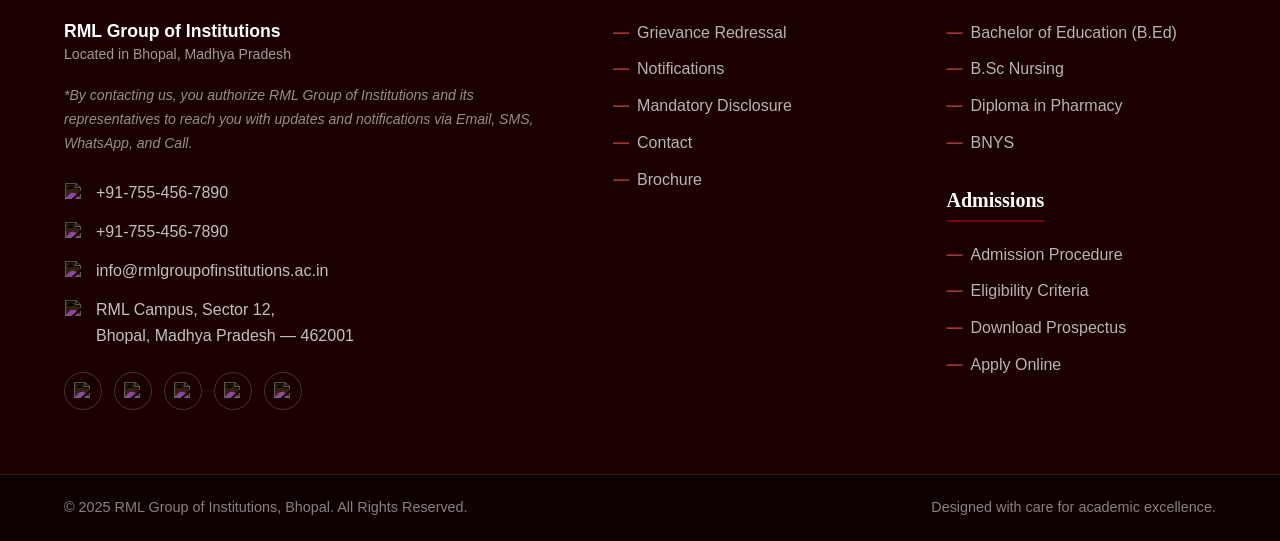
==== commit 28965774: "feat: Update navigation structure and styling across multiple pages" ====
--- a/about.html
+++ b/about.html
@@ -19,7 +19,7 @@
        HEADER & NAVBAR (same as index.html)
        ============================================ -->
   <header class="header" id="header">
-    <nav class="navbar container">
+    <nav class="navbar nav-container">
       <div class="nav-brand">
         <img src="images/logo.png" alt="RML Group of Institutions Logo" class="nav-logo" />
         <div class="nav-brand-text">
@@ -58,7 +58,6 @@
         <li><a href="facilities.html" class="nav-link">Facilities</a></li>
         <li><a href="gallery.html" class="nav-link">Gallery</a></li>
         <li><a href="notices.html" class="nav-link">Notices</a></li>
-        <li><a href="downloads.html" class="nav-link">Downloads</a></li>
         <li><a href="contact.html" class="nav-link">Contact</a></li>
       </ul>
 
--- a/css/style.css
+++ b/css/style.css
@@ -192,8 +192,14 @@
 .navbar {
   display: flex;
   align-items: center;
-  justify-content: space-between;
+  /* justify-content: space-between; */
   padding: 1rem 0;
+}
+
+.nav-container {
+  width: 90%;
+  max-width: 1500px;
+  margin: 0 auto;
 }
 
 /* --- Brand / Logo area --- */
@@ -233,6 +239,7 @@
   display: flex;
   align-items: center;
   gap: 0.25rem;
+  margin-left: auto;
 }
 
 .nav-link {
@@ -273,6 +280,7 @@
   display: flex;
   align-items: center;
   gap: 1rem;
+  margin-left: 1.5rem;
 }
 
 .nav-cta {
@@ -2629,4 +2637,450 @@
   color: var(--clr-black);
   margin-bottom: 1rem;
   font-family: var(--font-heading);
+}
+
+/* ============================================
+   FACILITIES PAGE
+   ============================================ */
+.facilities-intro {
+  background-color: var(--clr-white);
+  padding-bottom: 0;
+}
+
+.facilities-main {
+  padding: var(--space-lg) 0;
+}
+
+/* Each alternating row */
+.facility-row {
+  display: grid;
+  grid-template-columns: 1fr 1fr;
+  align-items: center;
+  min-height: 420px;
+}
+
+/* Reverse row — text left, image right */
+.facility-row.reverse {
+  direction: rtl;
+}
+
+.facility-row.reverse > * {
+  direction: ltr;
+}
+
+/* Image side */
+.facility-image {
+  height: 420px;
+  overflow: hidden;
+}
+
+.facility-image img {
+  width: 100%;
+  height: 100%;
+  object-fit: cover;
+  display: block;
+  transition: transform 0.6s ease;
+}
+
+.facility-row:hover .facility-image img {
+  transform: scale(1.04);
+}
+
+/* Text side */
+.facility-text {
+  padding: 4rem 5rem;
+  background-color: var(--clr-white);
+}
+
+.facility-row:nth-child(even) .facility-text {
+  background-color: var(--clr-gray-light);
+}
+
+.facility-number {
+  display: block;
+  font-size: 3.5rem;
+  font-weight: 700;
+  color: var(--clr-primary);
+  opacity: 0.12;
+  line-height: 1;
+  font-family: var(--font-heading);
+  margin-bottom: 0.25rem;
+}
+
+.facility-name {
+  font-size: 1.8rem;
+  color: var(--clr-primary);
+  margin-bottom: 1.25rem;
+  font-family: var(--font-heading);
+  position: relative;
+  padding-bottom: 1rem;
+}
+
+.facility-name::after {
+  content: '';
+  position: absolute;
+  bottom: 0;
+  left: 0;
+  width: 50px;
+  height: 3px;
+  background-color: var(--clr-primary);
+  border-radius: 2px;
+}
+
+.facility-text p {
+  font-size: 1.05rem;
+  color: var(--clr-gray-text);
+  line-height: 1.9;
+}
+
+/* ============================================
+   GALLERY PAGE
+   ============================================ */
+.gallery-page {
+  background-color: var(--clr-gray-light);
+}
+
+/* Filter Tabs */
+.gallery-filters {
+  display: flex;
+  gap: 0.75rem;
+  flex-wrap: wrap;
+  margin-bottom: 2.5rem;
+  justify-content: center;
+}
+
+.gallery-filter-btn {
+  padding: 0.65rem 1.5rem;
+  border: 2px solid var(--clr-primary);
+  border-radius: 25px;
+  background-color: transparent;
+  color: var(--clr-primary);
+  font-size: 0.95rem;
+  font-weight: 600;
+  cursor: pointer;
+  transition: var(--transition);
+  font-family: var(--font-body);
+}
+
+.gallery-filter-btn:hover,
+.gallery-filter-btn.active {
+  background-color: var(--clr-primary);
+  color: var(--clr-white);
+}
+
+/* Masonry Grid */
+.gallery-grid {
+  columns: 3;
+  column-gap: 1rem;
+}
+
+.gallery-item {
+  break-inside: avoid;
+  margin-bottom: 1rem;
+  border-radius: var(--radius-md);
+  overflow: hidden;
+  cursor: pointer;
+  position: relative;
+}
+
+/* Size variants */
+.gallery-item .gallery-placeholder,
+.gallery-item img {
+  width: 100%;
+  display: block;
+  transition: transform 0.4s ease;
+}
+
+.gallery-item:hover img,
+.gallery-item:hover .gallery-placeholder {
+  transform: scale(1.04);
+}
+
+/* Overlay on hover */
+.gallery-item::after {
+  content: '🔍';
+  position: absolute;
+  inset: 0;
+  background-color: rgba(128,0,0,0.3);
+  display: flex;
+  align-items: center;
+  justify-content: center;
+  font-size: 2rem;
+  opacity: 0;
+  transition: var(--transition);
+}
+
+.gallery-item:hover::after {
+  opacity: 1;
+}
+
+/* Placeholder styling */
+.gallery-placeholder {
+  display: flex;
+  align-items: center;
+  justify-content: center;
+  background-color: #c9b8b8;
+  color: var(--clr-white);
+  font-size: 0.95rem;
+  font-weight: 600;
+  text-align: center;
+  padding: 1rem;
+  min-height: 200px;
+}
+
+/* Taller items */
+.gallery-item.tall .gallery-placeholder {
+  min-height: 320px;
+}
+
+/* Events placeholder color */
+.gallery-placeholder.events {
+  background-color: #8b6060;
+}
+
+/* Student life placeholder color */
+.gallery-placeholder.student {
+  background-color: #6b7c93;
+}
+
+/* Hidden items (filtered out) */
+.gallery-item.hidden {
+  display: none;
+}
+
+/* Filter animation */
+.gallery-item.fade-in {
+  animation: galleryFade 0.4s ease forwards;
+}
+
+@keyframes galleryFade {
+  from { opacity: 0; transform: scale(0.95); }
+  to   { opacity: 1; transform: scale(1); }
+}
+
+/* ============================================
+   LIGHTBOX
+   ============================================ */
+.lightbox {
+  position: fixed;
+  inset: 0;
+  background-color: rgba(0,0,0,0.92);
+  z-index: 3000;
+  display: flex;
+  align-items: center;
+  justify-content: center;
+  opacity: 0;
+  visibility: hidden;
+  transition: opacity 0.3s ease, visibility 0.3s ease;
+}
+
+.lightbox.open {
+  opacity: 1;
+  visibility: visible;
+}
+
+.lightbox-content {
+  max-width: 900px;
+  width: 90%;
+  text-align: center;
+}
+
+.lightbox-image-wrap {
+  border-radius: var(--radius-md);
+  overflow: hidden;
+  max-height: 75vh;
+}
+
+.lightbox-image-wrap img {
+  width: 100%;
+  max-height: 75vh;
+  object-fit: contain;
+  display: none;
+}
+
+.lightbox-placeholder {
+  min-height: 400px;
+  display: flex;
+  align-items: center;
+  justify-content: center;
+  background-color: #333;
+  border-radius: var(--radius-md);
+}
+
+.lightbox-placeholder span {
+  font-size: 1.5rem;
+  color: rgba(255,255,255,0.7);
+  font-weight: 600;
+}
+
+.lightbox-caption {
+  color: rgba(255,255,255,0.7);
+  margin-top: 1rem;
+  font-size: 1rem;
+}
+
+/* Close button */
+.lightbox-close {
+  position: absolute;
+  top: 1.5rem;
+  right: 1.5rem;
+  background: rgba(255,255,255,0.15);
+  border: none;
+  color: var(--clr-white);
+  width: 44px;
+  height: 44px;
+  border-radius: 50%;
+  font-size: 1.1rem;
+  cursor: pointer;
+  transition: var(--transition);
+  display: flex;
+  align-items: center;
+  justify-content: center;
+}
+
+.lightbox-close:hover {
+  background-color: var(--clr-primary);
+}
+
+/* Prev / Next */
+.lightbox-prev,
+.lightbox-next {
+  position: absolute;
+  top: 50%;
+  transform: translateY(-50%);
+  background: rgba(255,255,255,0.15);
+  border: none;
+  color: var(--clr-white);
+  width: 52px;
+  height: 52px;
+  border-radius: 50%;
+  font-size: 2rem;
+  cursor: pointer;
+  transition: var(--transition);
+  display: flex;
+  align-items: center;
+  justify-content: center;
+  line-height: 1;
+}
+
+.lightbox-prev { left: 1.5rem; }
+.lightbox-next { right: 1.5rem; }
+
+.lightbox-prev:hover,
+.lightbox-next:hover {
+  background-color: var(--clr-primary);
+}
+
+/* ============================================
+   NOTICES PAGE
+   ============================================ */
+.notices-page {
+  background-color: var(--clr-gray-light);
+}
+
+.notices-list {
+  display: flex;
+  flex-direction: column;
+  gap: 1rem;
+}
+
+/* Each notice row */
+.notice-row {
+  display: flex;
+  align-items: center;
+  justify-content: space-between;
+  gap: 2rem;
+  background-color: var(--clr-white);
+  border-radius: var(--radius-md);
+  padding: 1.75rem 2rem;
+  box-shadow: var(--shadow-sm);
+  border-left: 4px solid var(--clr-primary);
+  transition: var(--transition);
+}
+
+.notice-row:hover {
+  transform: translateX(4px);
+  box-shadow: var(--shadow-md);
+}
+
+/* Hidden filtered items */
+.notice-row.hidden {
+  display: none;
+}
+
+.notice-row.fade-in {
+  animation: galleryFade 0.3s ease forwards;
+}
+
+/* Left side */
+.notice-left {
+  display: flex;
+  align-items: flex-start;
+  gap: 1.25rem;
+  flex: 1;
+}
+
+/* Tags */
+.notice-tag {
+  display: inline-block;
+  padding: 0.3rem 0.9rem;
+  border-radius: 20px;
+  font-size: 0.75rem;
+  font-weight: 700;
+  text-transform: uppercase;
+  letter-spacing: 0.5px;
+  color: var(--clr-white);
+  white-space: nowrap;
+  flex-shrink: 0;
+  margin-top: 0.2rem;
+}
+
+.notice-tag.admission { background-color: var(--clr-primary); }
+.notice-tag.exam      { background-color: #1565c0; }
+.notice-tag.events    { background-color: #2e7d32; }
+.notice-tag.general   { background-color: #6d4c41; }
+
+/* Notice info */
+.notice-title {
+  font-size: 1.05rem;
+  color: var(--clr-black);
+  margin-bottom: 0.4rem;
+  line-height: 1.4;
+}
+
+.notice-desc {
+  font-size: 0.92rem;
+  color: var(--clr-gray-text);
+  line-height: 1.7;
+  margin-bottom: 0.5rem;
+}
+
+.notice-date {
+  font-size: 0.82rem;
+  color: var(--clr-gray-text);
+}
+
+/* Download button */
+.notice-download {
+  display: flex;
+  align-items: center;
+  gap: 0.5rem;
+  padding: 0.65rem 1.25rem;
+  border: 2px solid var(--clr-primary);
+  border-radius: var(--radius-sm);
+  color: var(--clr-primary);
+  font-size: 0.88rem;
+  font-weight: 600;
+  white-space: nowrap;
+  flex-shrink: 0;
+  transition: var(--transition);
+}
+
+.notice-download:hover {
+  background-color: var(--clr-primary);
+  color: var(--clr-white);
+}
+
+.download-icon {
+  font-size: 1rem;
 }
--- a/css/responsive.css
+++ b/css/responsive.css
@@ -212,6 +212,56 @@
   .eligibility-table {
     font-size: 0.82rem;
   }
+
+  /* Facilities */
+  .facility-row,
+  .facility-row.reverse {
+    grid-template-columns: 1fr;
+    direction: ltr;
+    min-height: auto;
+  }
+
+  .facility-image {
+    height: 250px;
+  }
+
+  .facility-text {
+    padding: 2rem 1.5rem;
+  }
+
+  .facility-number {
+    font-size: 2.5rem;
+  }
+
+  .facility-name {
+    font-size: 1.4rem;
+  }
+
+  /* Gallery */
+  .gallery-grid {
+    columns: 2;
+  }
+
+  .gallery-filters {
+    gap: 0.5rem;
+  }
+
+  .gallery-filter-btn {
+    font-size: 0.82rem;
+    padding: 0.5rem 1rem;
+  }
+
+  /* Notices */
+  .notice-row {
+    flex-direction: column;
+    align-items: flex-start;
+    gap: 1.25rem;
+  }
+
+  .notice-download {
+    width: 100%;
+    justify-content: center;
+  }
 }
 
 /* ============================================
@@ -232,4 +282,8 @@
   }
 
   h2 { font-size: 1.6rem; }
+  
+  .gallery-grid {
+    columns: 1;
+  }
 }
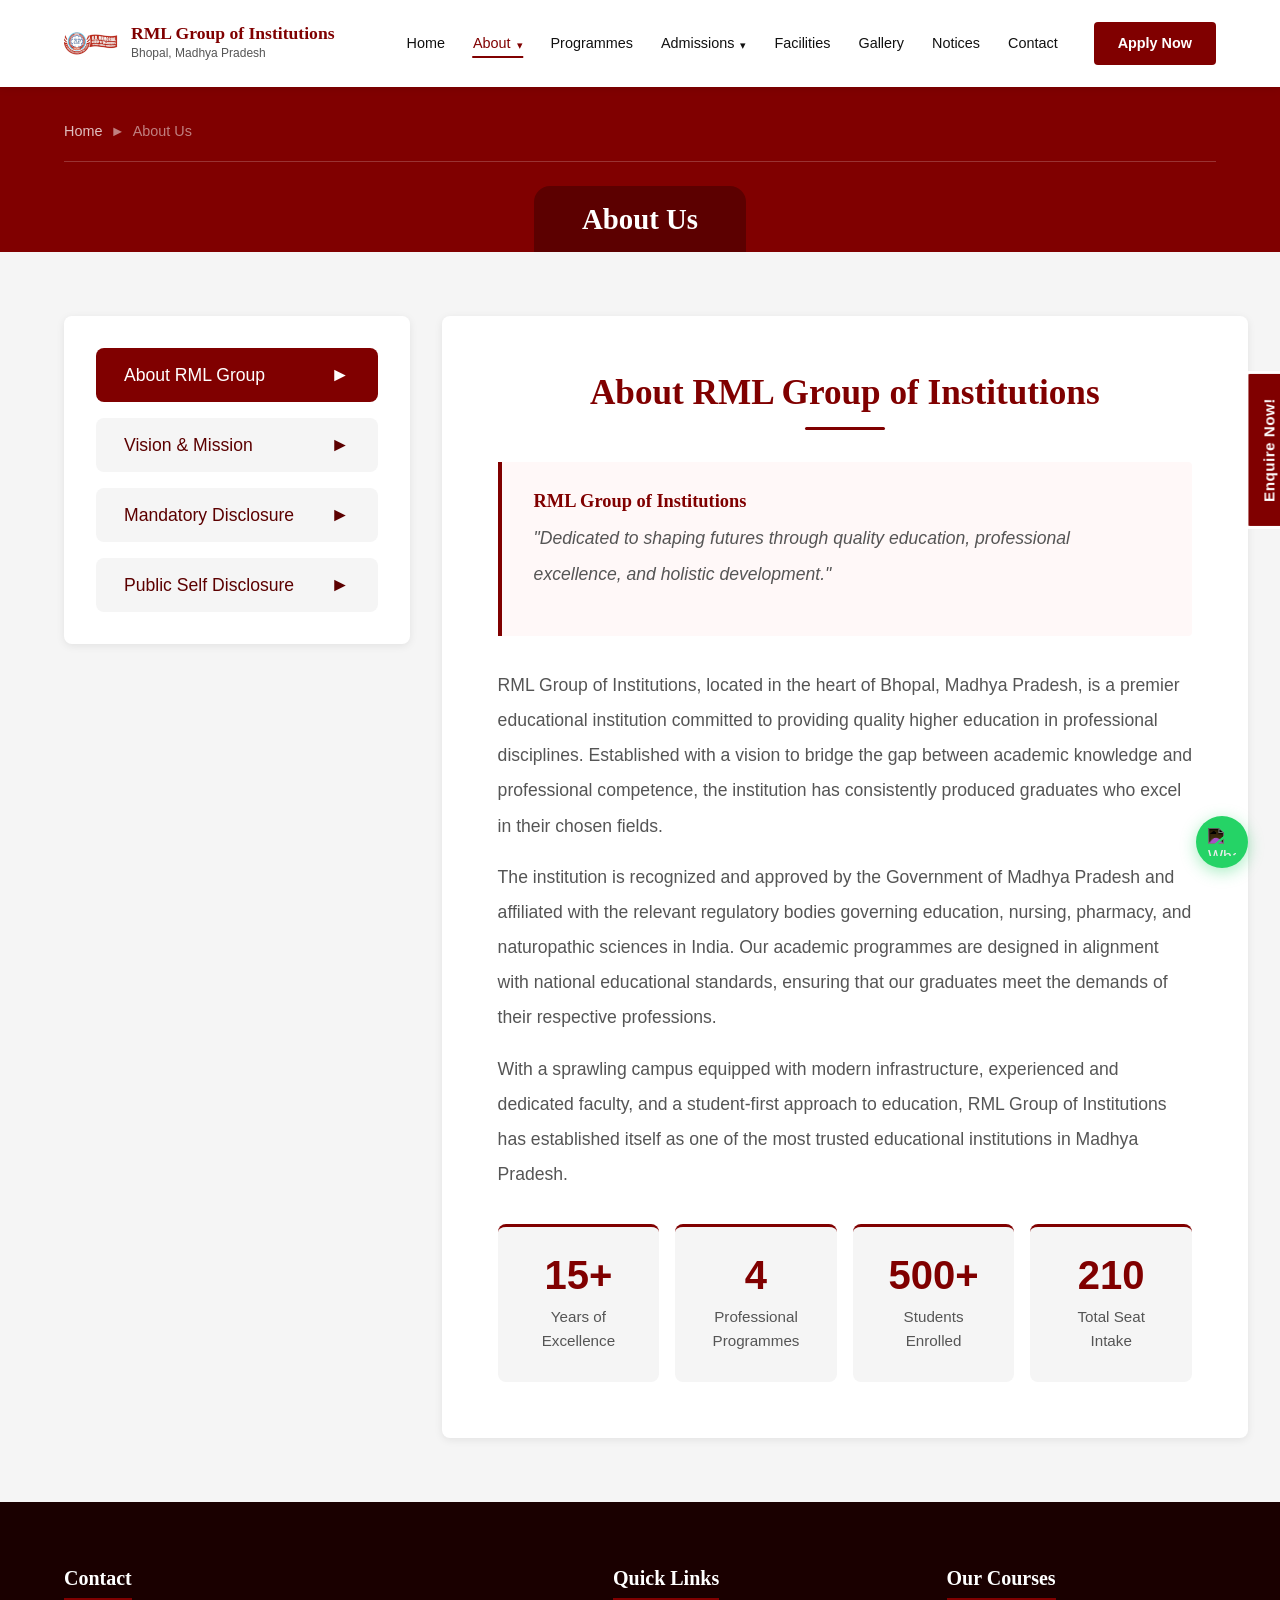
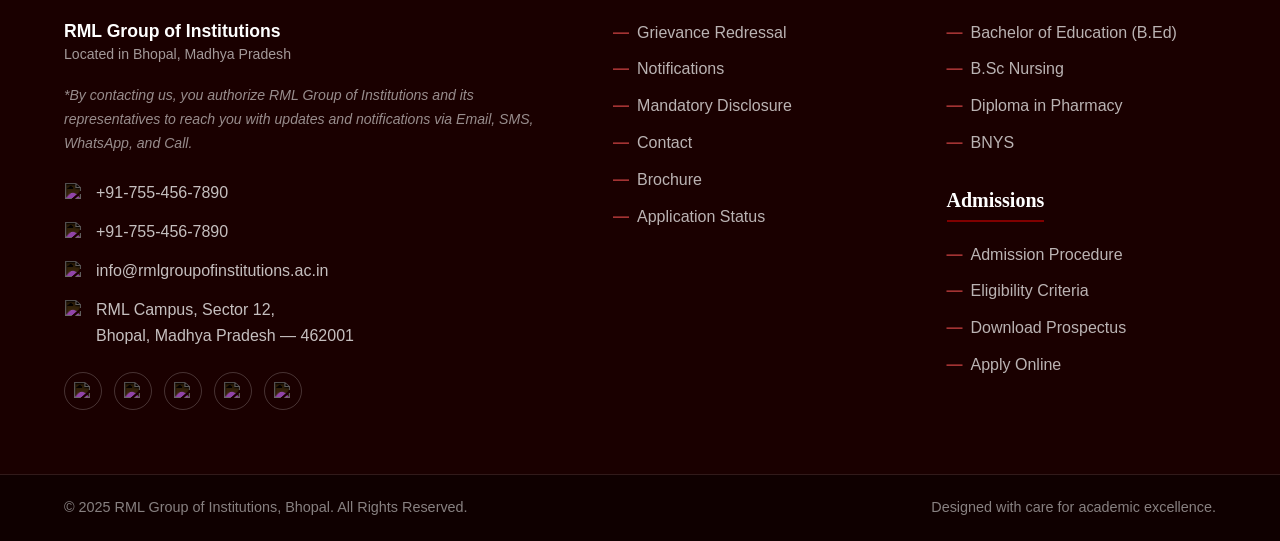
==== commit 28414d3d: "Add Application Status page and update navigation links - Created a new page for checking applicatio" ====
--- a/about.html
+++ b/about.html
@@ -603,6 +603,12 @@
                     Brochure
                 </a>
                 </li>
+                <li>
+                <a href="application-status.html">
+                    <span class="footer-link-dash">—</span>
+                    Application Status
+                </a>
+                </li>
             </ul>
             </div>
 
--- a/css/style.css
+++ b/css/style.css
@@ -889,9 +889,10 @@
   width: fit-content;
 }
 
-.news-tag.admission { background-color: var(--clr-primary); }
-.news-tag.event     { background-color: #1565c0; }
-.news-tag.notice    { background-color: #2e7d32; }
+.news-tag.admission   { background-color: var(--clr-primary); }
+.news-tag.exam        { background-color: #1565c0; }
+.news-tag.events      { background-color: #2e7d32; }
+.news-tag.general     { background-color: #6d4c41; }
 
 .news-date {
   font-size: 0.85rem;
@@ -3083,4 +3084,908 @@
 
 .download-icon {
   font-size: 1rem;
+}
+
+/* ============================================
+   DOWNLOADS PAGE
+   ============================================ */
+.downloads-page {
+  background-color: var(--clr-gray-light);
+}
+
+.downloads-table-wrap {
+  background-color: var(--clr-white);
+  border-radius: var(--radius-md);
+  box-shadow: var(--shadow-sm);
+  overflow: hidden;
+}
+
+.downloads-table {
+  width: 100%;
+  border-collapse: collapse;
+}
+
+/* Header */
+.downloads-table thead tr {
+  background-color: var(--clr-primary);
+}
+
+.downloads-table th {
+  padding: 1.1rem 1.5rem;
+  text-align: left;
+  font-size: 0.85rem;
+  font-weight: 700;
+  text-transform: uppercase;
+  letter-spacing: 1px;
+  color: var(--clr-white);
+}
+
+/* Rows */
+.downloads-table tbody tr {
+  border-bottom: 1px solid var(--clr-gray-mid);
+  transition: var(--transition);
+}
+
+.downloads-table tbody tr:last-child {
+  border-bottom: none;
+}
+
+.downloads-table tbody tr:hover {
+  background-color: #fff8f8;
+}
+
+.downloads-table td {
+  padding: 1.25rem 1.5rem;
+  vertical-align: middle;
+}
+
+/* Column widths */
+.col-sno     { width: 70px; }
+.col-size    { width: 140px; }
+.col-download { width: 150px; }
+
+/* S.No styling */
+.col-sno {
+  font-size: 1rem;
+  font-weight: 700;
+  color: var(--clr-primary);
+}
+
+/* Document name cell */
+.doc-name-wrap {
+  display: flex;
+  align-items: center;
+  gap: 1rem;
+}
+
+.doc-icon-sm {
+  width: 44px;
+  height: 44px;
+  background-color: rgba(128,0,0,0.08);
+  border-radius: var(--radius-sm);
+  display: flex;
+  align-items: center;
+  justify-content: center;
+  flex-shrink: 0;
+}
+
+.doc-icon-sm svg {
+  width: 22px;
+  height: 22px;
+  stroke: var(--clr-primary);
+}
+
+.doc-title {
+  font-size: 1rem;
+  font-weight: 600;
+  color: var(--clr-black);
+  margin-bottom: 0.2rem;
+}
+
+.doc-subtitle {
+  font-size: 0.85rem;
+  color: var(--clr-gray-text);
+  margin: 0;
+}
+
+/* Size tag */
+.size-tag {
+  display: inline-block;
+  background-color: var(--clr-gray-light);
+  color: var(--clr-gray-text);
+  padding: 0.3rem 0.75rem;
+  border-radius: 20px;
+  font-size: 0.82rem;
+  white-space: nowrap;
+}
+
+/* Download button */
+.download-btn {
+  display: inline-flex;
+  align-items: center;
+  gap: 0.5rem;
+  padding: 0.6rem 1.25rem;
+  background-color: var(--clr-primary);
+  color: var(--clr-white);
+  border-radius: var(--radius-sm);
+  font-size: 0.88rem;
+  font-weight: 600;
+  transition: var(--transition);
+  white-space: nowrap;
+}
+
+.download-btn svg {
+  stroke: var(--clr-white);
+  flex-shrink: 0;
+}
+
+.download-btn:hover {
+  background-color: var(--clr-primary-dark);
+  transform: translateY(-2px);
+}
+
+/* ============================================
+   CONTACT PAGE
+   ============================================ */
+
+/* Main section */
+.contact-main-section {
+  padding: var(--space-xl) 0;
+  background-color: var(--clr-white);
+}
+
+/* Two column grid */
+.contact-grid {
+  display: grid;
+  grid-template-columns: 1fr 1fr;
+  gap: 5rem;
+  align-items: center;
+}
+
+/* ── LEFT: Info ── */
+.contact-tag {
+  font-size: 0.85rem;
+  color: var(--clr-gray-text);
+  letter-spacing: 1px;
+  margin-bottom: 1.25rem;
+}
+
+.contact-heading {
+  font-size: 2.4rem;
+  color: var(--clr-black);
+  line-height: 1.25;
+  margin-bottom: 1.25rem;
+  font-family: var(--font-heading);
+}
+
+.contact-subtext {
+  font-size: 1rem;
+  color: var(--clr-gray-text);
+  line-height: 1.8;
+  margin-bottom: 2.5rem;
+}
+
+/* Info grid — 2x2 */
+.contact-info-grid {
+  display: grid;
+  grid-template-columns: 1fr 1fr;
+  gap: 2rem 3rem;
+}
+
+.contact-info-item h4 {
+  font-size: 0.95rem;
+  color: var(--clr-black);
+  font-weight: 700;
+  margin-bottom: 0.5rem;
+  text-transform: uppercase;
+  letter-spacing: 0.5px;
+}
+
+.contact-info-item a,
+.contact-info-item p {
+  display: block;
+  font-size: 0.95rem;
+  color: var(--clr-gray-text);
+  line-height: 1.7;
+  transition: var(--transition);
+  margin: 0;
+}
+
+.contact-info-item a:hover {
+  color: var(--clr-primary);
+}
+
+/* Social icons */
+.contact-social {
+  display: flex;
+  gap: 0.75rem;
+  margin-top: 0.25rem;
+}
+
+.contact-social-link {
+  width: 34px;
+  height: 34px;
+  border-radius: 50%;
+  border: 1.5px solid var(--clr-gray-mid);
+  display: flex;
+  align-items: center;
+  justify-content: center;
+  transition: var(--transition);
+}
+
+.contact-social-link:hover {
+  border-color: var(--clr-primary);
+  background-color: var(--clr-primary);
+}
+
+.contact-social-link img {
+  width: 16px;
+  height: 16px;
+  filter: brightness(0);
+  opacity: 0.6;
+  transition: var(--transition);
+}
+
+.contact-social-link:hover img {
+  filter: invert(1);
+  opacity: 1;
+}
+
+/* ── RIGHT: Form Card ── */
+.contact-form-card {
+  background-color: var(--clr-white);
+  border-radius: var(--radius-md);
+  padding: 2.5rem;
+  box-shadow: 0 8px 40px rgba(0,0,0,0.1);
+}
+
+.contact-form-title {
+  font-size: 1.5rem;
+  color: var(--clr-black);
+  margin-bottom: 0.4rem;
+}
+
+.contact-form-subtitle {
+  font-size: 0.9rem;
+  color: var(--clr-gray-text);
+  margin-bottom: 2rem;
+  line-height: 1.6;
+}
+
+/* Form groups — underline style */
+.contact-form {
+  display: flex;
+  flex-direction: column;
+  gap: 1.5rem;
+}
+
+.contact-form-group {
+  position: relative;
+  display: flex;
+  flex-direction: column;
+}
+
+.contact-input {
+  width: 100%;
+  border: none;                        /* remove all borders */
+  padding: 0.6rem 0;
+  font-size: 0.95rem;
+  font-family: var(--font-body);
+  color: var(--clr-black);
+  background: transparent;
+  outline: none;
+}
+
+.contact-input::placeholder {
+  color: var(--clr-gray-text);
+  font-size: 0.92rem;
+}
+
+/* Single line — gray by default, maroon on focus */
+.contact-line {
+  display: block;
+  width: 100%;
+  height: 1.5px;
+  background-color: var(--clr-gray-mid);  /* always visible gray line */
+  position: relative;
+  margin-top: 2px;
+}
+
+/* Maroon overlay on focus */
+.contact-line::after {
+  content: '';
+  position: absolute;
+  bottom: 0;
+  left: 0;
+  width: 0;
+  height: 1.5px;
+  background-color: var(--clr-primary);
+  transition: width 0.3s ease;
+}
+
+.contact-input:focus ~ .contact-line::after {
+  width: 100%;
+}
+
+.contact-textarea {
+  resize: none;
+  min-height: 100px;
+}
+
+/* Submit button */
+.contact-submit-btn {
+  display: inline-flex;
+  align-items: center;
+  gap: 0.75rem;
+  padding: 0.85rem 2rem;
+  background-color: var(--clr-primary);
+  color: var(--clr-white);
+  border: none;
+  border-radius: 25px;
+  font-size: 0.95rem;
+  font-weight: 600;
+  cursor: pointer;
+  font-family: var(--font-body);
+  transition: var(--transition);
+  width: fit-content;
+}
+
+.contact-submit-btn svg {
+  stroke: var(--clr-white);
+  transition: var(--transition);
+}
+
+.contact-submit-btn:hover {
+  background-color: var(--clr-primary-dark);
+  transform: translateY(-2px);
+}
+
+.contact-submit-btn:hover svg {
+  transform: translateX(4px);
+}
+
+/* Map */
+.contact-map-section {
+  line-height: 0;
+}
+
+.contact-map-section iframe {
+  display: block;
+  width: 100%;
+}
+
+/* ============================================
+   APPLICATION PAGE
+   ============================================ */
+.application-section {
+  padding: var(--space-xl) 0;
+  background-color: var(--clr-gray-light);
+}
+
+.application-grid {
+  display: grid;
+  grid-template-columns: 1fr 1.4fr;
+  gap: 4rem;
+  align-items: start;
+}
+
+/* Why Join Points */
+.apply-reasons {
+  display: flex;
+  flex-direction: column;
+  gap: 1.5rem;
+  margin-bottom: 2rem;
+}
+
+.apply-reason {
+  display: flex;
+  gap: 1rem;
+  align-items: flex-start;
+}
+
+.apply-reason-icon {
+  width: 28px;
+  height: 28px;
+  background-color: var(--clr-primary);
+  color: var(--clr-white);
+  border-radius: 50%;
+  display: flex;
+  align-items: center;
+  justify-content: center;
+  font-size: 0.8rem;
+  font-weight: 700;
+  flex-shrink: 0;
+  margin-top: 2px;
+}
+
+.apply-reason h4 {
+  font-size: 1rem;
+  color: var(--clr-black);
+  margin-bottom: 0.3rem;
+}
+
+.apply-reason p {
+  font-size: 0.92rem;
+  color: var(--clr-gray-text);
+  line-height: 1.7;
+  margin: 0;
+}
+
+.apply-contact-info {
+  background-color: var(--clr-white);
+  border-radius: var(--radius-md);
+  padding: 1.5rem;
+  border-left: 4px solid var(--clr-primary);
+}
+
+.apply-contact-info p {
+  font-size: 0.95rem;
+  color: var(--clr-gray-text);
+  line-height: 1.8;
+  margin: 0;
+}
+
+/* Step Indicators */
+.step-indicators {
+  display: flex;
+  align-items: center;
+  margin-bottom: 1.5rem;
+  background-color: var(--clr-white);
+  border-radius: var(--radius-md);
+  padding: 1.25rem 2rem;
+  box-shadow: var(--shadow-sm);
+}
+
+.step-indicator {
+  display: flex;
+  flex-direction: column;
+  align-items: center;
+  gap: 0.4rem;
+}
+
+.step-dot {
+  width: 36px;
+  height: 36px;
+  border-radius: 50%;
+  background-color: var(--clr-gray-mid);
+  color: var(--clr-gray-text);
+  display: flex;
+  align-items: center;
+  justify-content: center;
+  font-size: 0.9rem;
+  font-weight: 700;
+  transition: var(--transition);
+}
+
+.step-indicator.active .step-dot {
+  background-color: var(--clr-primary);
+  color: var(--clr-white);
+}
+
+.step-indicator.completed .step-dot {
+  background-color: #2e7d32;
+  color: var(--clr-white);
+}
+
+.step-indicator span {
+  font-size: 0.78rem;
+  color: var(--clr-gray-text);
+  white-space: nowrap;
+}
+
+.step-indicator.active span {
+  color: var(--clr-primary);
+  font-weight: 600;
+}
+
+.step-connector {
+  flex: 1;
+  height: 2px;
+  background-color: var(--clr-gray-mid);
+  margin: 0 0.75rem;
+  margin-bottom: 1.2rem;
+  transition: var(--transition);
+}
+
+.step-connector.completed {
+  background-color: #2e7d32;
+}
+
+/* Form Card */
+.application-form-card {
+  background-color: var(--clr-white);
+  border-radius: var(--radius-md);
+  padding: 2.5rem;
+  box-shadow: var(--shadow-md);
+}
+
+/* Form Steps */
+.form-step {
+  display: none;
+  animation: panelFade 0.3s ease;
+}
+
+.form-step.active {
+  display: block;
+}
+
+.step-title {
+  font-size: 1.4rem;
+  color: var(--clr-primary);
+  margin-bottom: 0.4rem;
+}
+
+.step-subtitle {
+  font-size: 0.92rem;
+  color: var(--clr-gray-text);
+  margin-bottom: 1.75rem;
+  line-height: 1.6;
+}
+
+/* Form grid */
+.app-form-grid {
+  display: grid;
+  grid-template-columns: 1fr 1fr;
+  gap: 1.25rem;
+}
+
+.app-form-group {
+  display: flex;
+  flex-direction: column;
+  gap: 0.4rem;
+}
+
+.app-form-group.full {
+  grid-column: 1 / -1;
+}
+
+.app-label {
+  font-size: 0.85rem;
+  font-weight: 600;
+  color: var(--clr-black);
+  letter-spacing: 0.3px;
+}
+
+.app-input {
+  padding: 0.75rem 1rem;
+  border: 1.5px solid var(--clr-gray-mid);
+  border-radius: var(--radius-sm);
+  font-size: 0.95rem;
+  font-family: var(--font-body);
+  color: var(--clr-black);
+  background-color: var(--clr-white);
+  outline: none;
+  transition: var(--transition);
+  width: 100%;
+}
+
+
+.app-input:focus {
+  border-color: var(--clr-primary);
+  box-shadow: 0 0 0 3px rgba(128,0,0,0.08);
+}
+
+.app-textarea {
+  resize: vertical;
+  min-height: 90px;
+}
+
+/* Upload area */
+.upload-area {
+  position: relative;
+  border: 2px dashed var(--clr-gray-mid);
+  border-radius: var(--radius-md);
+  padding: 2rem;
+  text-align: center;
+  cursor: pointer;
+  transition: var(--transition);
+  background-color: var(--clr-gray-light);
+}
+
+.upload-area:hover {
+  border-color: var(--clr-primary);
+  background-color: #fff8f8;
+}
+
+.upload-input {
+  position: absolute;
+  inset: 0;
+  opacity: 0;
+  cursor: pointer;
+  width: 100%;
+  height: 100%;
+}
+
+.upload-placeholder p {
+  font-size: 0.95rem;
+  color: var(--clr-gray-text);
+  margin: 0.4rem 0;
+}
+
+.upload-icon {
+  font-size: 2rem;
+  display: block;
+  margin-bottom: 0.5rem;
+}
+
+.upload-hint {
+  font-size: 0.78rem;
+  color: var(--clr-gray-text);
+  display: block;
+}
+
+.upload-preview {
+  margin-top: 0.75rem;
+  font-size: 0.85rem;
+  color: var(--clr-primary);
+  font-weight: 600;
+}
+
+/* Step actions */
+.step-actions {
+  display: flex;
+  justify-content: space-between;
+  align-items: center;
+  margin-top: 2rem;
+  padding-top: 1.5rem;
+  border-top: 1px solid var(--clr-gray-mid);
+}
+
+/* Success state */
+.app-success {
+  display: none;
+  text-align: center;
+  padding: 3rem 2rem;
+  animation: panelFade 0.5s ease;
+}
+
+.app-success-icon {
+  width: 72px;
+  height: 72px;
+  background-color: #2e7d32;
+  color: var(--clr-white);
+  border-radius: 50%;
+  display: flex;
+  align-items: center;
+  justify-content: center;
+  font-size: 2rem;
+  margin: 0 auto 1.5rem;
+}
+
+.app-success h3 {
+  font-size: 1.8rem;
+  color: var(--clr-black);
+  margin-bottom: 1rem;
+}
+
+.app-success p {
+  font-size: 1rem;
+  color: var(--clr-gray-text);
+  line-height: 1.8;
+  max-width: 450px;
+  margin: 0 auto 2rem;
+}
+
+/* ============================================
+   OTP STEP STYLES
+   ============================================ */
+.otp-email-display {
+  background-color: var(--clr-gray-light);
+  border-radius: var(--radius-sm);
+  padding: 1rem 1.25rem;
+  margin-bottom: 1.5rem;
+  border-left: 4px solid var(--clr-primary);
+}
+
+.otp-email-display p {
+  font-size: 0.95rem;
+  color: var(--clr-gray-text);
+  margin: 0;
+}
+
+.otp-email-display strong {
+  color: var(--clr-primary);
+}
+
+.otp-input-wrap {
+  margin-bottom: 1.5rem;
+}
+
+.otp-input {
+  font-size: 1.8rem;
+  letter-spacing: 0.5rem;
+  text-align: center;
+  font-weight: 700;
+  color: var(--clr-primary);
+}
+
+.otp-resend-wrap {
+  text-align: center;
+  margin-bottom: 1.5rem;
+}
+
+.otp-resend-text {
+  font-size: 0.92rem;
+  color: var(--clr-gray-text);
+  margin-bottom: 0.4rem;
+}
+
+.otp-resend-btn {
+  background: none;
+  border: none;
+  color: var(--clr-primary);
+  font-weight: 600;
+  font-size: 0.92rem;
+  cursor: pointer;
+  font-family: var(--font-body);
+  transition: var(--transition);
+  text-decoration: underline;
+}
+
+.otp-resend-btn:disabled {
+  color: var(--clr-gray-text);
+  cursor: not-allowed;
+  text-decoration: none;
+}
+
+.otp-countdown {
+  font-size: 0.82rem;
+  color: var(--clr-gray-text);
+  margin: 0;
+}
+
+/* ============================================
+   APPLICATION STATUS PAGE
+   ============================================ */
+.status-page {
+  background-color: var(--clr-gray-light);
+}
+
+.status-grid {
+  display: grid;
+  grid-template-columns: 1fr 1fr;
+  gap: 4rem;
+  align-items: start;
+}
+
+/* Help list */
+.status-help-list {
+  display: flex;
+  flex-direction: column;
+  gap: 1.5rem;
+  margin-top: 2rem;
+}
+
+.status-help-item {
+  display: flex;
+  align-items: flex-start;
+  gap: 1rem;
+}
+
+.status-help-icon {
+  width: 36px;
+  height: 36px;
+  border-radius: 50%;
+  display: flex;
+  align-items: center;
+  justify-content: center;
+  font-size: 0.85rem;
+  font-weight: 700;
+  color: var(--clr-white);
+  flex-shrink: 0;
+}
+
+.status-help-icon.pending  { background-color: #e65100; }
+.status-help-icon.accepted { background-color: #2e7d32; }
+.status-help-icon.rejected { background-color: var(--clr-primary); }
+
+.status-help-item h4 {
+  font-size: 1rem;
+  color: var(--clr-black);
+  margin-bottom: 0.25rem;
+}
+
+.status-help-item p {
+  font-size: 0.9rem;
+  color: var(--clr-gray-text);
+  line-height: 1.6;
+  margin: 0;
+}
+
+/* Result card — hidden by default */
+.status-result-card {
+  display: none;
+  background-color: var(--clr-white);
+  border-radius: var(--radius-md);
+  padding: 2.5rem;
+  box-shadow: var(--shadow-md);
+  animation: panelFade 0.4s ease;
+}
+
+/* Status result sections */
+.status-result {
+  display: none;
+  text-align: center;
+  margin-bottom: 2rem;
+  padding-bottom: 2rem;
+  border-bottom: 1px solid var(--clr-gray-mid);
+}
+
+.status-result.show {
+  display: block;
+}
+
+.status-result-icon {
+  font-size: 3rem;
+  width: 80px;
+  height: 80px;
+  border-radius: 50%;
+  display: flex;
+  align-items: center;
+  justify-content: center;
+  margin: 0 auto 1rem;
+  font-weight: 700;
+  font-size: 2rem;
+}
+
+.status-result.pending .status-result-icon {
+  background-color: #fff3e0;
+  color: #e65100;
+}
+
+.status-result.accepted .status-result-icon {
+  background-color: #e8f5e9;
+  color: #2e7d32;
+}
+
+.status-result.rejected .status-result-icon {
+  background-color: #fff8f8;
+  color: var(--clr-primary);
+}
+
+.status-result h3 {
+  font-size: 1.4rem;
+  margin-bottom: 0.5rem;
+}
+
+.status-result.pending h3  { color: #e65100; }
+.status-result.accepted h3 { color: #2e7d32; }
+.status-result.rejected h3 { color: var(--clr-primary); }
+
+.status-result-message {
+  font-size: 0.95rem;
+  color: var(--clr-gray-text);
+  line-height: 1.7;
+}
+
+/* Details table */
+.status-details-table {
+  display: flex;
+  flex-direction: column;
+  gap: 0;
+}
+
+.status-detail-row {
+  display: flex;
+  justify-content: space-between;
+  align-items: center;
+  padding: 0.85rem 0;
+  border-bottom: 1px solid var(--clr-gray-mid);
+  font-size: 0.95rem;
+  gap: 1rem;
+}
+
+.status-detail-row:last-child {
+  border-bottom: none;
+}
+
+.status-detail-row span:first-child {
+  color: var(--clr-gray-text);
+  flex-shrink: 0;
+}
+
+.status-detail-row span:last-child {
+  color: var(--clr-black);
+  font-weight: 600;
+  text-align: right;
 }
--- a/css/responsive.css
+++ b/css/responsive.css
@@ -42,7 +42,8 @@
 
   /* Open state - JS adds this class */
   .nav-links.open {
-    max-height: 500px;
+    max-height: 100vh;
+    overflow-y: auto;
     padding: 1rem 1.5rem;
   }
 
@@ -69,13 +70,22 @@
     visibility: visible;
     transform: none;
     box-shadow: none;
-    padding: 0 0 0 1rem;
+    padding: 0;
     border-left: 2px solid var(--clr-gray-mid);
-    margin: 0.25rem 0 0.5rem;
-  }
+    margin: 0;
+    max-height: 0;
+    overflow: hidden;
+    transition: max-height 0.3s ease, padding 0.3s ease;
+  }
+
+  .dropdown-menu.open {
+    max-height: 300px;
+    padding: 0.25rem 0 0.5rem 1rem;
+  }
+
 
   .dropdown-arrow {
-    display: none;
+    display: inline-block;
   }
 
   /* Shrink brand name slightly */
@@ -106,6 +116,97 @@
     height: 300px;
   }
 
+  /* About & Admissions page layout */
+  .about-page-grid {
+    grid-template-columns: 1fr;
+  }
+
+  .about-sidebar {
+    position: static;
+    padding: 1.25rem;
+  }
+
+  .about-content {
+    padding: 1.75rem;
+    min-height: auto;
+  }
+
+  /* Sidebar buttons — readable on mobile */
+  .sidebar-btn {
+    font-size: 0.95rem;
+    padding: 1rem 1.25rem;
+  }
+
+  /* Vision Mission */
+  .vm-grid {
+    display: block;
+  }
+
+  /* Facts grid */
+  .facts-grid {
+    grid-template-columns: repeat(2, 1fr);
+  }
+
+  /* Eligibility cards */
+  .eligibility-cards {
+    grid-template-columns: 1fr;
+  }
+
+  /* Documents grid */
+  .documents-grid {
+    grid-template-columns: 1fr;
+  }
+
+  /* News grid */
+  .news-grid {
+    grid-template-columns: 1fr;
+  }
+
+  /* News carousel */
+  .news-slide {
+    grid-template-columns: 1fr;
+  }
+
+  .news-slide-image {
+    height: 200px;
+  }
+
+  .news-slide-text {
+    padding: 1.5rem 2rem 2rem;
+  }
+
+  .carousel-prev { left: 0.5rem; }
+  .carousel-next { right: 0.5rem; }
+
+  /* Panel title */
+  .panel-title {
+    font-size: 1.6rem;
+  }
+
+  /* PSD tables — scrollable on mobile */
+  .psd-table {
+    display: block;
+    overflow-x: auto;
+    white-space: nowrap;
+  }
+
+  /* Disclosure items */
+  .disclosure-item {
+    flex-direction: column;
+    align-items: flex-start;
+  }
+
+  /* About page hero title */
+  .page-hero-title {
+    font-size: 1.4rem;
+    padding: 0.75rem 1.5rem;
+  }
+
+  /* Contact hero grid */
+  .contact-grid {
+    grid-template-columns: 1fr;
+  }
+
   /* Hero text sizing */
   .hero-title {
     font-size: 2.2rem;
@@ -261,6 +362,71 @@
   .notice-download {
     width: 100%;
     justify-content: center;
+  }
+
+  /* Downloads table */
+  .downloads-table thead {
+    display: none;
+  }
+
+  .downloads-table tbody tr {
+    display: block;
+    padding: 1.25rem;
+    border-bottom: 1px solid var(--clr-gray-mid);
+  }
+
+  .downloads-table td {
+    display: block;
+    padding: 0.4rem 0;
+    border: none;
+  }
+
+  .col-sno { display: none; }
+
+  .col-size,
+  .col-download {
+    width: auto;
+  }
+
+  /* Contact */
+  .contact-grid {
+    grid-template-columns: 1fr;
+    gap: 3rem;
+  }
+
+  .contact-heading {
+    font-size: 1.8rem;
+  }
+
+  .contact-info-grid {
+    grid-template-columns: 1fr;
+    gap: 1.5rem;
+  }
+
+  .contact-map-section iframe {
+    height: 300px;
+  }
+
+  /* Application page */
+  .application-grid {
+    grid-template-columns: 1fr;
+    gap: 2rem;
+  }
+
+  .app-form-grid {
+    grid-template-columns: 1fr;
+  }
+
+  .step-indicators {
+    padding: 1rem;
+  }
+
+  .step-indicator span {
+    font-size: 0.7rem;
+  }
+
+  .application-form-card {
+    padding: 1.5rem;
   }
 }
 
@@ -277,13 +443,25 @@
     grid-template-columns: 1fr;
   }
 
+  .facts-grid {
+    grid-template-columns: 1fr;
+  }
+
   .hero-title {
     font-size: 1.8rem;
   }
 
   h2 { font-size: 1.6rem; }
-  
+
   .gallery-grid {
     columns: 1;
   }
+
+  .step-indicators {
+    gap: 0;
+  }
+
+  .step-indicator span {
+    display: none;
+  }
 }
